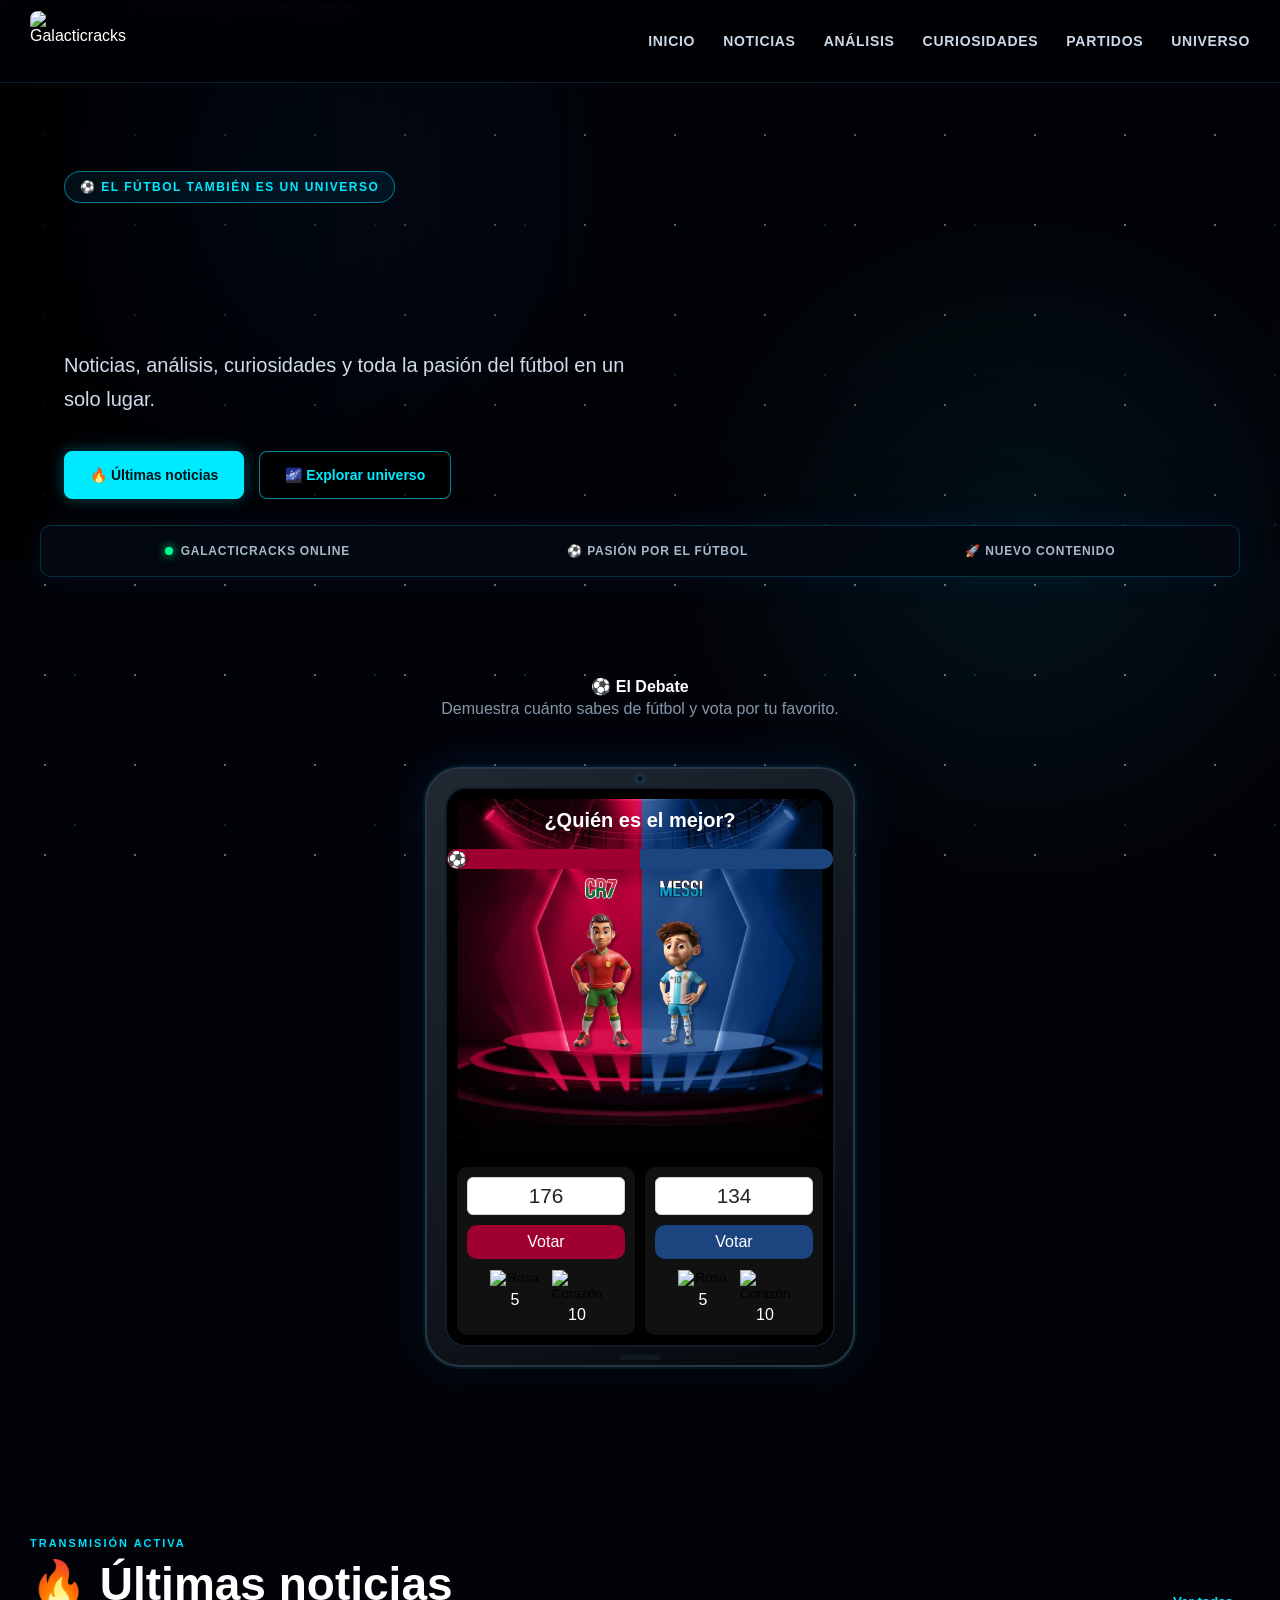
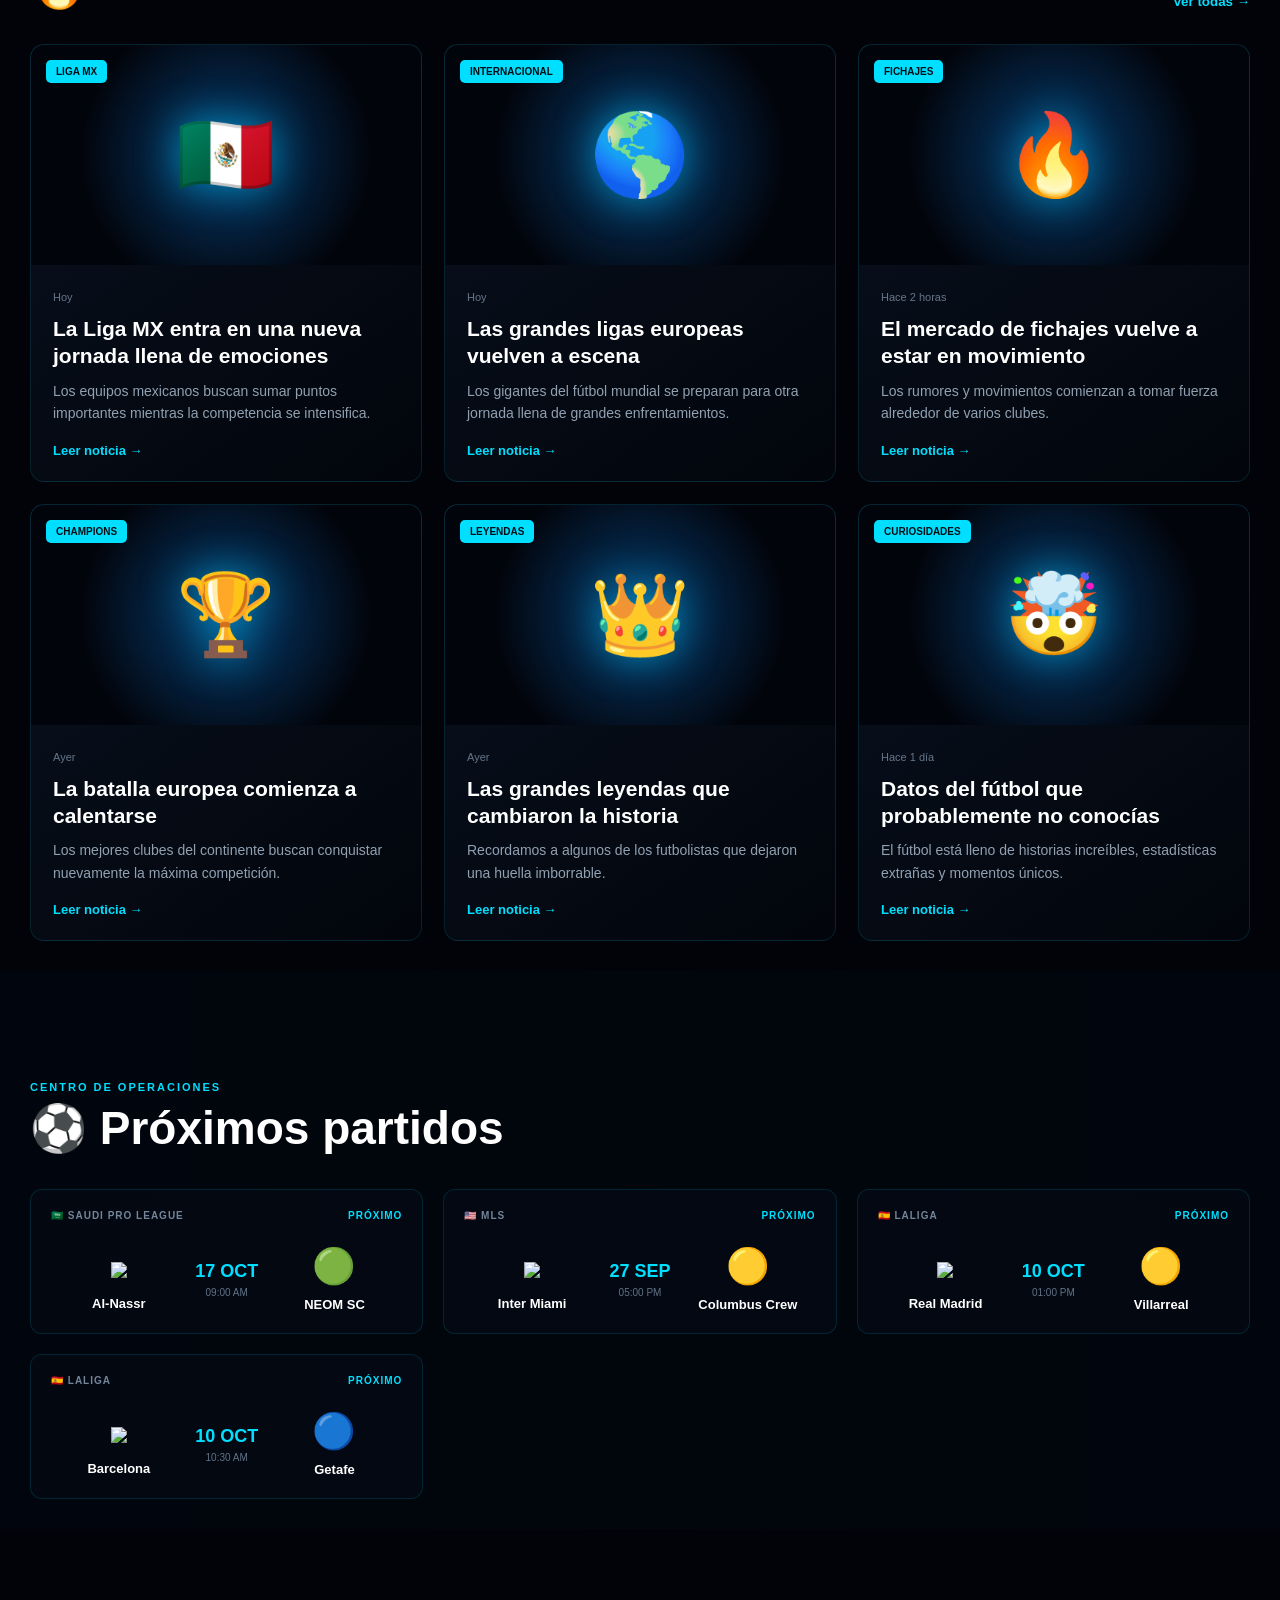
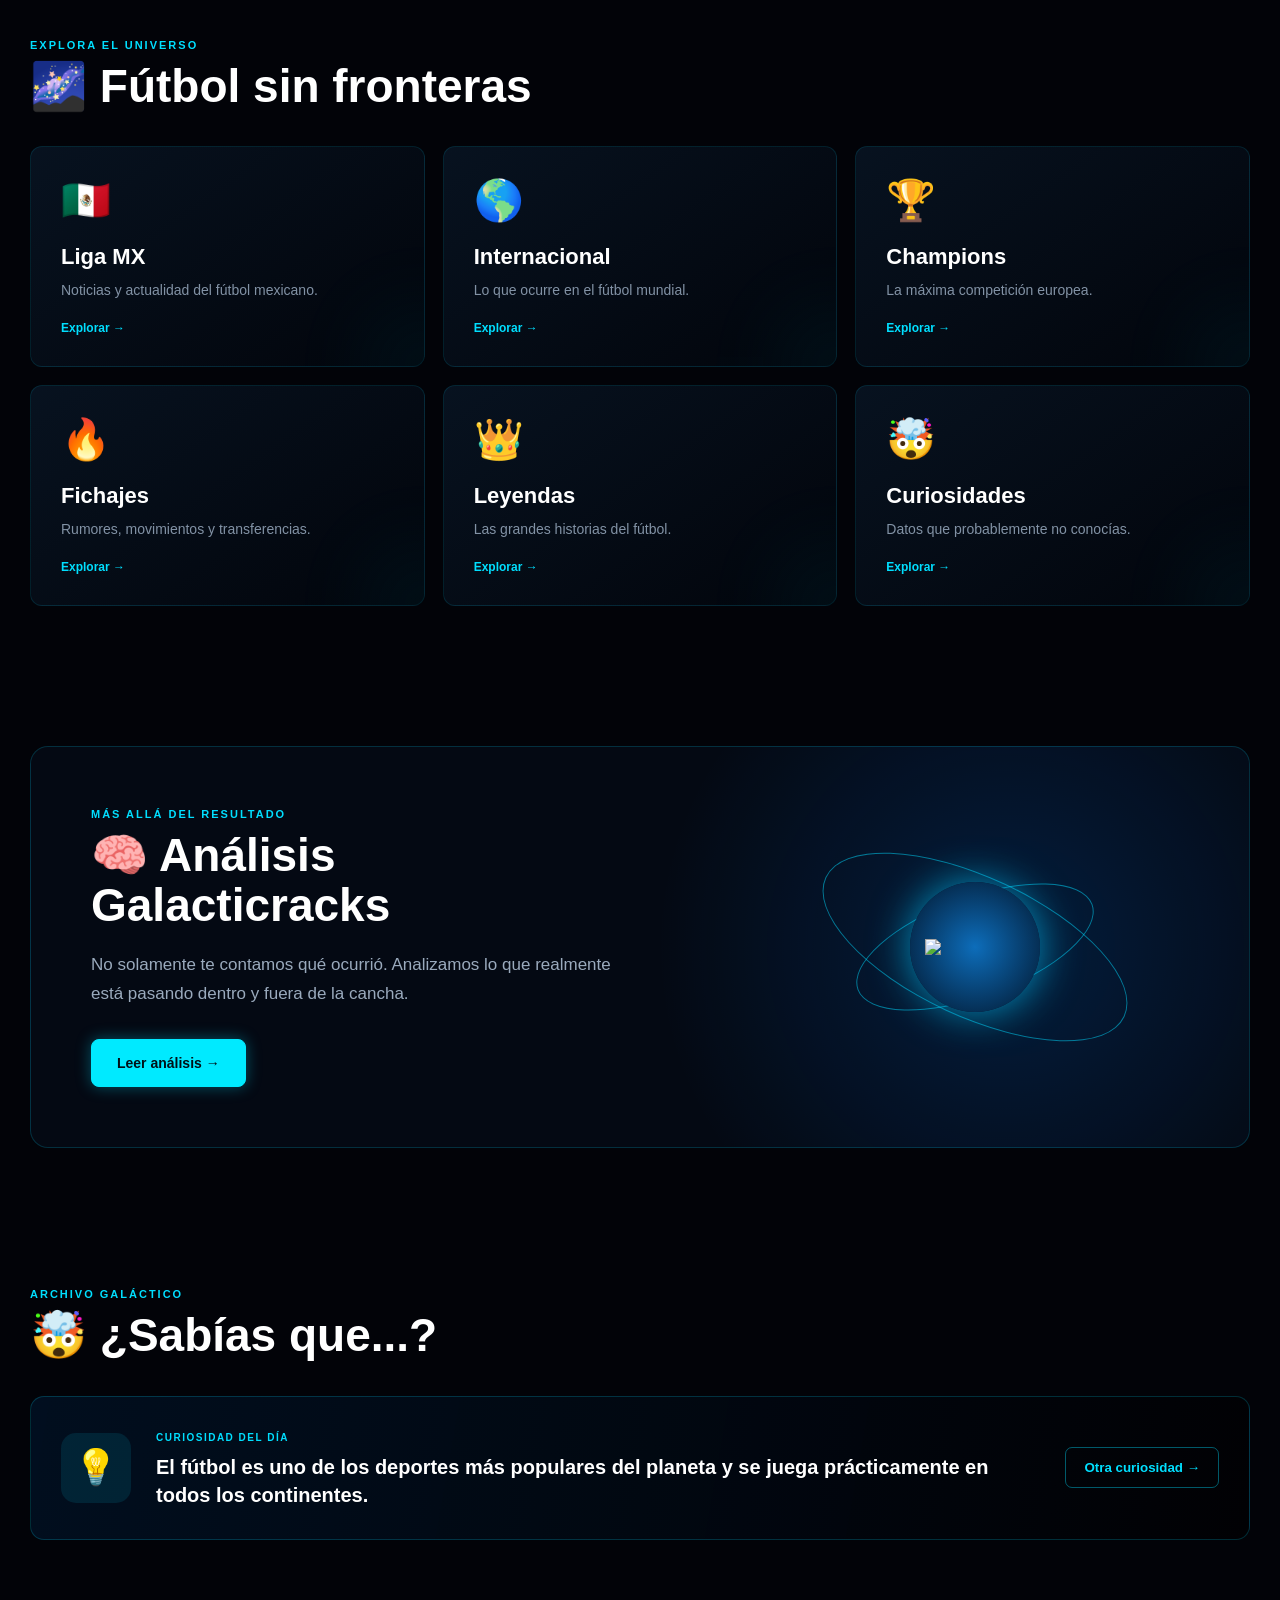
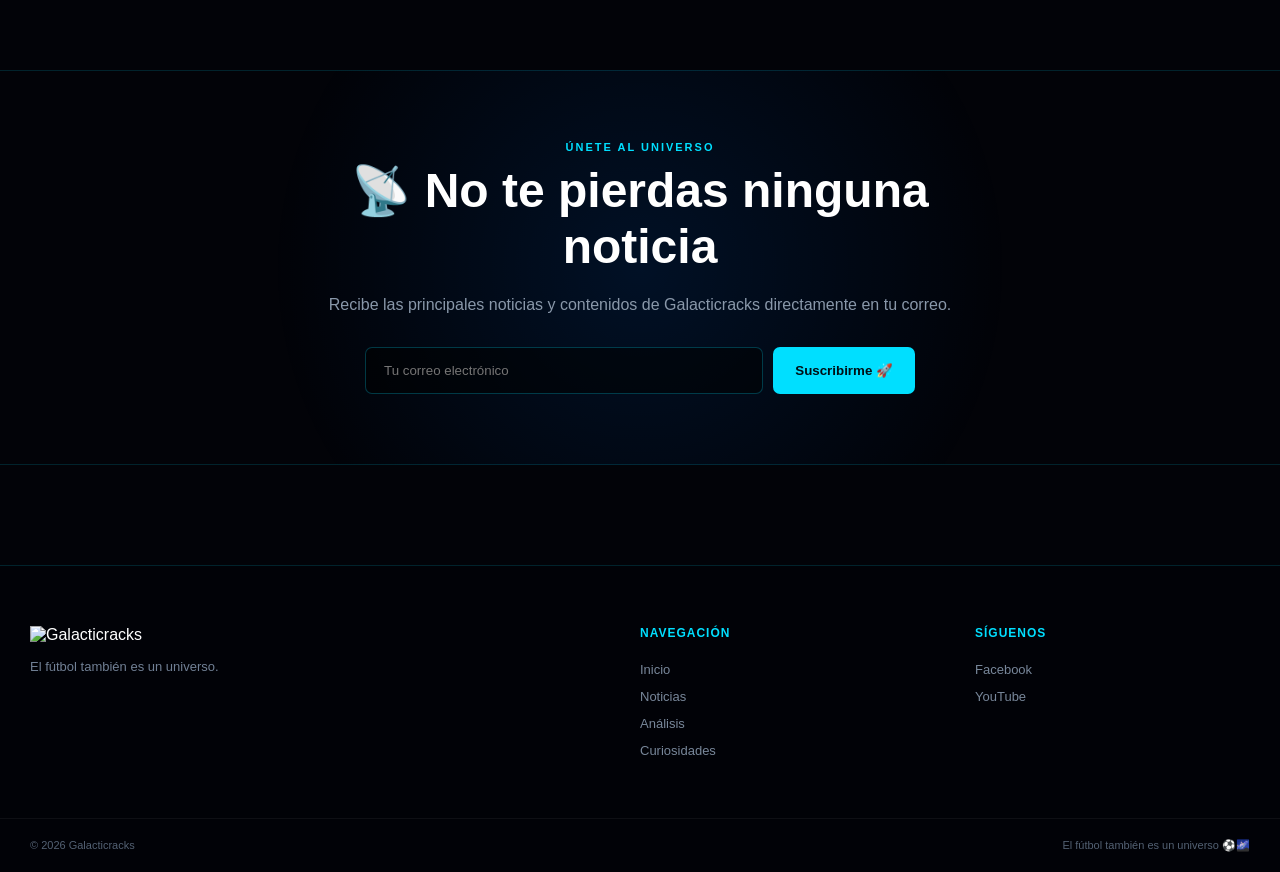
==== index.html @ d97ca102 "Add files via upload" ====
<!DOCTYPE html>
<html lang="es">
<head>
    <meta charset="UTF-8">

    <meta name="viewport" content="width=device-width, initial-scale=1.0">
    <link rel="icon" type="image/png" href="img/logo.png">

    <title>Galacticracks | El fútbol también es un universo</title>

    <meta
        name="description"
        content="Galacticracks - Noticias, análisis, curiosidades y pasión por el fútbol."
    >

    <link rel="stylesheet" href="styles.css">
</head>

<body>

    <!-- ==========================================
         FONDO ESPACIAL
    =========================================== -->

    <div class="space-bg"></div>
    <div class="stars stars-1"></div>
    <div class="stars stars-2"></div>


    <!-- ==========================================
         HEADER
    =========================================== -->

    <header class="header">

        <div class="header-container">

            <a href="#" class="brand" onclick="scrollToSection('inicio')">

                <img
                    src="img/logo.png"
                    alt="Galacticracks"
                    class="logo"
                >

            </a>


            <!-- MENU DESKTOP -->

            <nav class="desktop-menu">

                <a href="#inicio">Inicio</a>

                <a href="#noticias">Noticias</a>

                <a href="#analisis">Análisis</a>

                <a href="#curiosidades">Curiosidades</a>

                <a href="#partidos">Partidos</a>

                <a href="#categorias">Universo</a>

            </nav>


            <!-- BOTON MENU MOVIL -->

            <button
                class="menu-button"
                id="menuButton"
                onclick="toggleMenu()"
            >
                ☰
            </button>

        </div>


        <!-- MENU MOVIL -->

        <nav class="mobile-menu" id="mobileMenu">

            <a href="#inicio" onclick="closeMenu()">Inicio</a>

            <a href="#noticias" onclick="closeMenu()">Noticias</a>

            <a href="#analisis" onclick="closeMenu()">Análisis</a>

            <a href="#curiosidades" onclick="closeMenu()">Curiosidades</a>

            <a href="#partidos" onclick="closeMenu()">Partidos</a>

            <a href="#categorias" onclick="closeMenu()">Universo</a>

        </nav>

    </header>



    <!-- ==========================================
         HERO
    =========================================== -->

    <main>

        <section class="hero" id="inicio">

            <div class="hero-image">

                <img
                    src="img/banner1.png"
                    alt="Galacticracks - El fútbol también es un universo"
                >

            </div>


            <div class="hero-content">

                <div class="hero-badge">

                    ⚽ EL FÚTBOL TAMBIÉN ES UN UNIVERSO

                </div>


                <h1>
<br>
                  <!---  GALACTI<span>CRACKS</span> -->

                </h1>


                <p>

                    Noticias, análisis, curiosidades y toda la pasión
                    del fútbol en un solo lugar.

                </p>


                <div class="hero-buttons">

                    <button
                        class="btn-primary"
                        onclick="scrollToSection('noticias')"
                    >
                        🔥 Últimas noticias
                    </button>


                    <button
                        class="btn-secondary"
                        onclick="scrollToSection('categorias')"
                    >
                        🌌 Explorar universo
                    </button>

                </div>

            </div>

        </section>



        <!-- ==========================================
             BARRA DE ESTADO
        =========================================== -->

     <section class="status-bar"> 
 
    <div class="status-item"> 
 
        <span class="status-dot"></span> 
 
        <span>GALACTICRACKS ONLINE</span> 
 
    </div> 
 
 
    <div class="status-item"> 
 
        ⚽ PASIÓN POR EL FÚTBOL 
 
    </div> 
 
 
    <div class="status-item"> 
 
        🚀 NUEVO CONTENIDO 
 
    </div> 
 
</section>


<!-- ==========================================
     QUINIELA GALACTICRACKS
========================================== -->

<section class="quiniela-section">

    <div class="quiniela-header">

        <!--<span class="section-kicker">
            🔮 GALACTICRACKS PREDICE
        </span>-->

        <h4>
            ⚽ El Debate
        </h4>

        <p>
            Demuestra cuánto sabes de fútbol y vota por tu favorito.
        </p>

    </div>


    <div class="tablet-container">

        <div class="tablet-frame">

            <!-- Cámara de la tablet -->

            <div class="tablet-camera"></div>


            <!-- Contenido de la quiniela -->

            <div class="tablet-screen">

                <iframe
                    src="TheBest-tiktok.html"
                    title="Quiniela Galacticracks"
                    loading="lazy"
                ></iframe>

            </div>


            <!-- Botón inferior de la tablet -->

            <div class="tablet-button"></div>

        </div>

    </div>

</section>



        <!-- ==========================================
             NOTICIAS
        =========================================== -->

        <section class="section" id="noticias">

            <div class="section-header">

                <div>

                    <span class="section-kicker">
                        TRANSMISIÓN ACTIVA
                    </span>

                    <h2>
                        🔥 Últimas noticias
                    </h2>

                </div>


                <button
                    class="view-all"
                    onclick="showMessage('Próximamente podrás ver todas las noticias.')"
                >
                    Ver todas →
                </button>

            </div>


            <div class="news-grid" id="newsGrid">

                <!-- JS INSERTARÁ LAS NOTICIAS -->

            </div>

        </section>



        <!-- ==========================================
             PARTIDOS
        =========================================== -->

        <!-- ==========================================
     PARTIDOS
========================================== -->

<section class="section matches-section" id="partidos">

    <div class="section-header">

        <div>

            <span class="section-kicker">
                CENTRO DE OPERACIONES
            </span>

            <h2>
                ⚽ Próximos partidos
            </h2>

        </div>

    </div>


    <div class="matches-container">


        <!-- ==========================================
             AL-NASSR
        =========================================== -->

        <div class="match-card">

            <div class="match-league">

                🇸🇦 SAUDI PRO LEAGUE

                <span>PRÓXIMO</span>

            </div>


            <div class="teams">

                <div class="team">

                    <div class="team-logo">
                        <img src="img/aln.png">
                    </div>

                    <strong>
                        Al-Nassr
                    </strong>

                </div>


                <div class="score">

                    <span>
                        17 OCT
                    </span>

                    <small>
                        09:00 AM
                    </small>

                </div>


                <div class="team">

                    <div class="team-logo">
                        🟢
                    </div>

                    <strong>
                        NEOM SC
                    </strong>

                </div>

            </div>

        </div>



        <!-- ==========================================
             INTER MIAMI
        =========================================== -->

        <div class="match-card">

            <div class="match-league">

                🇺🇸 MLS

                <span>PRÓXIMO</span>

            </div>


            <div class="teams">

                <div class="team">

                    <div class="team-logo">
                         <img src="img/miami.png">
                    </div>

                    <strong>
                        Inter Miami
                    </strong>

                </div>


                <div class="score">

                    <span>
                        27 SEP
                    </span>

                    <small>
                        05:00 PM
                    </small>

                </div>


                <div class="team">

                    <div class="team-logo">
                        🟡
                    </div>

                    <strong>
                        Columbus Crew
                    </strong>

                </div>

            </div>

        </div>



        <!-- ==========================================
             REAL MADRID
        =========================================== -->

        <div class="match-card">

            <div class="match-league">

                🇪🇸 LALIGA

                <span>PRÓXIMO</span>

            </div>


            <div class="teams">

                <div class="team">

                    <div class="team-logo">
                         <img src="img/real.png">
                    </div>

                    <strong>
                        Real Madrid
                    </strong>

                </div>


                <div class="score">

                    <span>
                        10 OCT
                    </span>

                    <small>
                        01:00 PM
                    </small>

                </div>


                <div class="team">

                    <div class="team-logo">
                        🟡
                    </div>

                    <strong>
                        Villarreal
                    </strong>

                </div>

            </div>

        </div>



        <!-- ==========================================
             BARCELONA
        =========================================== -->

        <div class="match-card">

            <div class="match-league">

                🇪🇸 LALIGA

                <span>PRÓXIMO</span>

            </div>


            <div class="teams">

                <div class="team">

                    <div class="team-logo">
                         <img src="img/barcelona.png">
                    </div>

                    <strong>
                        Barcelona
                    </strong>

                </div>


                <div class="score">

                    <span>
                        10 OCT
                    </span>

                    <small>
                        10:30 AM
                    </small>

                </div>


                <div class="team">

                    <div class="team-logo">
                        🔵
                    </div>

                    <strong>
                        Getafe
                    </strong>

                </div>

            </div>

        </div>


    </div>

</section>



        <!-- ==========================================
             CATEGORIAS
        =========================================== -->

        <section class="section" id="categorias">

            <div class="section-header">

                <div>

                    <span class="section-kicker">
                        EXPLORA EL UNIVERSO
                    </span>

                    <h2>
                        🌌 Fútbol sin fronteras
                    </h2>

                </div>

            </div>


            <div class="categories-grid">


                <div
                    class="category-card"
                   
                >

                    <div class="category-icon">
                        🇲🇽
                    </div>

                    <h3>
                        Liga MX
                    </h3>

                    <p>
                        Noticias y actualidad del fútbol mexicano.
                    </p>

                    <span>
                      <a href="https://search.brave.com/search?q=liga+mx&rh_type=sp&view=games&comp_id=262" target="_blank">  Explorar → </a>
                    </span>

                </div>



                <div
                    class="category-card"
                  
                >

                    <div class="category-icon">
                        🌎
                    </div>

                    <h3>
                        Internacional
                    </h3>

                    <p>
                        Lo que ocurre en el fútbol mundial.
                    </p>

                    <span>
                      <a href="https://www.google.com/search?sca_esv=aa119c56b11d8b81&sxsrf=APpeQns9fGjy6JTyk_8dKZ1tljl30dTPXg:1789889498460&q=futbol+internacional&si=APenkKmS_FT--9TCiIFLBInL7DDRo2I2ju1N9_W9OW4zowOlgzuGDgXuJiIQOpWe0SUJpasf9lKipYvs-H2cI30TRYvRWJvdrjdT23c8yYyv_N1SOQ2VeMfnQKp5jUzeIEIyd0Ce-f9H" target="_blank">  Explorar → </a>
                    </span>

                
                </div>



                <div
                    class="category-card"
              
                >

                    <div class="category-icon">
                        🏆
                    </div>

                    <h3>
                        Champions
                    </h3>

                    <p>
                        La máxima competición europea.
                    </p>

                    <span>
                      <a href="https://search.brave.com/search?q=champions&rh_type=sp&view=games&comp_id=2" target="_blank">  Explorar → </a>
                    </span>

                </div>



                <div
                    class="category-card"
                    onclick="filterCategory('Fichajes')"
                >

                    <div class="category-icon">
                        🔥
                    </div>

                    <h3>
                        Fichajes
                    </h3>

                    <p>
                        Rumores, movimientos y transferencias.
                    </p>

                    <span>
                      <a href="https://www.marca.com/futbol/mercado-fichajes.html" target="_blank">  Explorar → </a>
                    </span>

                    

                </div>



                <div
                    class="category-card"
                    onclick="filterCategory('Leyendas')"
                >

                    <div class="category-icon">
                        👑
                    </div>

                    <h3>
                        Leyendas
                    </h3>

                    <p>
                        Las grandes historias del fútbol.
                    </p>

                    <span>
                        Explorar →
                    </span>

                </div>



                <div
                    class="category-card"
                    onclick="filterCategory('Curiosidades')"
                >

                    <div class="category-icon">
                        🤯
                    </div>

                    <h3>
                        Curiosidades
                    </h3>

                    <p>
                        Datos que probablemente no conocías.
                    </p>

                    <span>
                        Explorar →
                    </span>

                </div>


            </div>

        </section>



        <!-- ==========================================
             ANALISIS
        =========================================== -->

        <section class="section analysis-section" id="analisis">

            <div class="analysis-box">

                <div class="analysis-content">

                    <span class="section-kicker">
                        MÁS ALLÁ DEL RESULTADO
                    </span>

                    <h2>
                        🧠 Análisis Galacticracks
                    </h2>

                    <p>
                        No solamente te contamos qué ocurrió.
                        Analizamos lo que realmente está pasando
                        dentro y fuera de la cancha.
                    </p>


                    <button
                        class="btn-primary"
                        onclick="showMessage('La sección de análisis estará disponible próximamente.')"
                    >
                        Leer análisis →
                    </button>

                </div>


                <div class="analysis-visual">

                    <div class="orbit orbit-1"></div>

                    <div class="orbit orbit-2"></div>

                    <div class="football-core">

                        
                        <img src="img/logo.png" width="100">

                    </div>

                </div>

            </div>

        </section>



        <!-- ==========================================
             CURIOSIDADES
        =========================================== -->

        <section class="section" id="curiosidades">

            <div class="section-header">

                <div>

                    <span class="section-kicker">
                        ARCHIVO GALÁCTICO
                    </span>

                    <h2>
                        🤯 ¿Sabías que...?
                    </h2>

                </div>

            </div>


            <div class="fact-card" id="factCard">

                <div class="fact-icon">
                    💡
                </div>


                <div>

                    <span>
                        CURIOSIDAD DEL DÍA
                    </span>

                    <h3 id="factText">

                        Cargando curiosidad...

                    </h3>

                </div>


                <button
                    class="fact-button"
                    onclick="nextFact()"
                >
                    Otra curiosidad →
                </button>

            </div>

        </section>



        <!-- ==========================================
             NEWSLETTER
        =========================================== -->

        <section class="newsletter">

            <div class="newsletter-content">

                <span class="section-kicker">
                    ÚNETE AL UNIVERSO
                </span>

                <h2>
                    📡 No te pierdas ninguna noticia
                </h2>

                <p>
                    Recibe las principales noticias y contenidos
                    de Galacticracks directamente en tu correo.
                </p>


                <form
                    class="newsletter-form"
                    onsubmit="subscribe(event)"
                >

                    <input
                        type="email"
                        id="email"
                        placeholder="Tu correo electrónico"
                        required
                    >

                    <button type="submit">
                        Suscribirme 🚀
                    </button>

                </form>

            </div>

        </section>

    </main>



    <!-- ==========================================
         FOOTER
    =========================================== -->

    <footer class="footer">

        <div class="footer-container">


            <div class="footer-brand">

                <img
                    src="img/logo.png"
                    alt="Galacticracks"
                >

                <p>
                    El fútbol también es un universo.
                </p>

            </div>


            <div class="footer-column">

                <h4>
                    Navegación
                </h4>

                <a href="#inicio">
                    Inicio
                </a>

                <a href="#noticias">
                    Noticias
                </a>

                <a href="#analisis">
                    Análisis
                </a>

                <a href="#curiosidades">
                    Curiosidades
                </a>

            </div>


            <div class="footer-column">

                <h4>
                    Síguenos
                </h4>

                <a
                    href="https://www.facebook.com/galacticracks"
                    target="_blank"
                    rel="noopener noreferrer"
                >

                    Facebook
                </a>

                <!--<a href="#" onclick="showMessage('Aquí irá tu Instagram.')">
                    Instagram
                </a>

                <a href="#" onclick="showMessage('Aquí irá tu TikTok.')">
                    TikTok
                </a>-->

                <a
                    href="https://www.youtube.com/@Galacticracks"
                    target="_blank"
                    rel="noopener noreferrer"
                >
                    YouTube
                </a>

            </div>


        </div>


        <div class="footer-bottom">

            <span>
                © 2026 Galacticracks
            </span>

            <span>
                El fútbol también es un universo ⚽🌌
            </span>

        </div>

    </footer>



    <!-- TOAST -->

    <div
        class="toast"
        id="toast"
    >
        Mensaje
    </div>



    <script src="app.js"></script>

</body>
</html>
---- styles.css ----
/* ==========================================
   GALACTICRACKS
   ESTILO GENERAL
========================================== */

* {
    margin: 0;
    padding: 0;
    box-sizing: border-box;
}

html {
    scroll-behavior: smooth;
}

body {
    font-family: Arial, Helvetica, sans-serif;
    background: #020308;
    color: #ffffff;
    overflow-x: hidden;
}

button,
input {
    font-family: inherit;
}

button {
    cursor: pointer;
}

a {
    color: inherit;
    text-decoration: none;
}


/* ==========================================
   FONDO
========================================== */

.space-bg {
    position: fixed;
    inset: 0;
    z-index: -5;

    background:
        radial-gradient(
            circle at 20% 20%,
            rgba(0, 110, 255, 0.13),
            transparent 30%
        ),

        radial-gradient(
            circle at 80% 60%,
            rgba(0, 220, 255, 0.08),
            transparent 30%
        ),

        #020308;
}


.stars {
    position: fixed;
    inset: 0;
    pointer-events: none;
    z-index: -4;
    opacity: 0.4;
}


.stars-1 {
    background-image:
        radial-gradient(circle, #ffffff 1px, transparent 1px);

    background-size: 90px 90px;
}


.stars-2 {
    background-image:
        radial-gradient(circle, #00d9ff 1px, transparent 1px);

    background-size: 150px 150px;

    opacity: 0.2;
}


/* ==========================================
   HEADER
========================================== */

.header {
    position: fixed;
    top: 0;
    left: 0;
    width: 100%;

    z-index: 1000;

    background: rgba(0, 0, 5, 0.88);

    backdrop-filter: blur(15px);

    border-bottom: 1px solid rgba(0, 190, 255, 0.18);
}


.header-container {
    max-width: 1400px;
    height: 82px;

    margin: auto;
    padding: 0 30px;

    display: flex;
    align-items: center;
    justify-content: space-between;
}


.brand {
    display: flex;
    align-items: center;
}


.logo {
    width: 105px;
    height: 60px;

    object-fit: contain;

    mix-blend-mode: screen;

    border-radius: 8px;
}


.desktop-menu {
    display: flex;
    gap: 28px;
    align-items: center;
}


.desktop-menu a {
    color: #cbd8e8;

    font-size: 14px;
    font-weight: 700;

    text-transform: uppercase;

    letter-spacing: 0.7px;

    transition: 0.3s;
}


.desktop-menu a:hover {
    color: #00eaff;

    text-shadow:
        0 0 10px rgba(0, 220, 255, 0.8);
}


.menu-button {
    display: none;

    border: none;
    background: transparent;

    color: #00eaff;

    font-size: 28px;
}


/* ==========================================
   MENU MOVIL
========================================== */

.mobile-menu {
    display: none;

    flex-direction: column;

    background: rgba(0, 0, 8, 0.98);

    border-top: 1px solid rgba(0, 220, 255, 0.2);
}


.mobile-menu a {
    padding: 18px 30px;

    color: white;

    border-bottom: 1px solid rgba(255,255,255,0.06);
}


.mobile-menu.active {
    display: flex;
}


/* ==========================================
   HERO
========================================== */

.hero {
    position: relative;

    min-height: 560px;

    display: flex;
    align-items: center;
    justify-content: center;

    overflow: hidden;

    padding-top: 50px;
}


.hero-image {
    position: absolute;
    inset: 0;

    z-index: 0;
}


.hero-image::after {
    content: "";

    position: absolute;
    inset: 0;

    background:
        linear-gradient(
            90deg,
            rgba(0,0,0,0.92) 0%,
            rgba(0, 0, 0, 0.192) 45%,
            rgba(0, 0, 0, 0) 100%
        ),

        linear-gradient(
            0deg,
            #0203081f 0%,
            transparent 35%
        );
}


.hero-image img {
    width: 100%;
    height: 100%;


   /* object-fit: cover; */
}


.hero-content {
    position: relative;

    z-index: 2;

    width: 1400px;
    max-width: 90%;

    padding-top: 60px;
}


.hero-badge {
    display: inline-block;

    margin-bottom: 22px;

    padding: 8px 15px;

    border: 1px solid rgba(0, 220, 255, 0.5);

    border-radius: 30px;

    background: rgba(0, 180, 255, 0.08);

    color: #00eaff;

    font-size: 12px;
    font-weight: 800;

    letter-spacing: 1.5px;
}


.hero h1 {
    font-size: clamp(55px, 8vw, 105px);

    line-height: 0.95;

    font-weight: 900;

    letter-spacing: -5px;

    color: white;

    text-shadow:
        0 0 10px rgba(255,255,255,0.5),
        0 0 30px rgba(0,140,255,0.5);
}


.hero h1 span {
    color: #00dfff;

    text-shadow:
        0 0 10px #00dfff,
        0 0 30px rgba(0,180,255,0.8);
}


.hero p {
    max-width: 600px;

    margin-top: 25px;

    font-size: 20px;

    line-height: 1.7;

    color: #d0dceb;
}


.hero-buttons {
    display: flex;

    gap: 15px;

    margin-top: 35px;

    flex-wrap: wrap;
}


/* ==========================================
   BOTONES
========================================== */

.btn-primary,
.btn-secondary {
    padding: 15px 25px;

    border-radius: 8px;

    font-weight: 800;

    font-size: 14px;

    transition: 0.3s;
}


.btn-primary {
    border: 1px solid #00eaff;

    color: #001016;

    background: #00eaff;

    box-shadow:
        0 0 15px rgba(0,220,255,0.35);
}


.btn-primary:hover {
    transform: translateY(-3px);

    box-shadow:
        0 0 30px rgba(0,220,255,0.7);
}


.btn-secondary {
    border: 1px solid rgba(0,220,255,0.6);

    color: #00eaff;

    background: rgba(0,0,0,0.5);
}


.btn-secondary:hover {
    background: rgba(0,220,255,0.1);

    transform: translateY(-3px);
}


/* ==========================================
   STATUS BAR
========================================== */

.status-bar {
    max-width: 1200px;

    margin: -35px auto 0;

    position: relative;

    z-index: 5;

    padding: 18px 25px;

    display: flex;

    justify-content: space-around;

    gap: 20px;

    flex-wrap: wrap;

    border: 1px solid rgba(0,220,255,0.2);

    border-radius: 10px;

    background: rgba(3,8,18,0.9);

    backdrop-filter: blur(12px);

    box-shadow:
        0 0 30px rgba(0,100,255,0.1);
}


.status-item {
    display: flex;
    align-items: center;
    gap: 8px;

    color: #a8b9ca;

    font-size: 12px;
    font-weight: 700;

    letter-spacing: 0.8px;
}


.status-dot {
    width: 8px;
    height: 8px;

    border-radius: 50%;

    background: #00ff91;

    box-shadow:
        0 0 10px #00ff91;
}


/* ==========================================
   SECCIONES
========================================== */

.section {
    max-width: 1400px;

    margin: auto;

    padding: 110px 30px 30px;
}


.section-header {
    display: flex;

    justify-content: space-between;

    align-items: end;

    gap: 20px;

    margin-bottom: 35px;
}


.section-kicker {
    display: block;

    margin-bottom: 10px;

    color: #00dfff;

    font-size: 11px;

    font-weight: 900;

    letter-spacing: 2px;
}


.section h2 {
    font-size: clamp(30px, 4vw, 46px);

    line-height: 1.1;
}


.view-all {
    border: none;

    background: transparent;

    color: #00dfff;

    font-weight: 800;
}


/* ==========================================
   NOTICIAS
========================================== */

.news-grid {
    display: grid;

    grid-template-columns:
        repeat(3, 1fr);

    gap: 22px;
}


.news-card {
    overflow: hidden;

    border: 1px solid rgba(0,220,255,0.13);

    border-radius: 14px;

    background:
        linear-gradient(
            145deg,
            rgba(10,20,35,0.9),
            rgba(2,5,12,0.95)
        );

    transition: 0.35s;
}


.news-card:hover {
    transform: translateY(-8px);

    border-color: rgba(0,220,255,0.55);

    box-shadow:
        0 15px 40px rgba(0,100,255,0.18);
}


.news-image {
    height: 220px;

    position: relative;

    display: flex;

    align-items: center;

    justify-content: center;

    overflow: hidden;

    background:
        radial-gradient(
            circle,
            #063d70,
            #02040b 65%
        );
}


.news-image span {
    font-size: 80px;

    filter:
        drop-shadow(0 0 20px rgba(0,200,255,0.6));
}


.news-category {
    position: absolute;

    top: 15px;
    left: 15px;

    padding: 6px 10px;

    border-radius: 5px;

    background: #00dfff;

    color: #001016;

    font-size: 10px;

    font-weight: 900;
}


.news-body {
    padding: 22px;
}


.news-date {
    color: #657589;

    font-size: 11px;
}


.news-body h3 {
    margin: 10px 0;

    font-size: 21px;

    line-height: 1.3;
}


.news-body p {
    color: #91a1b2;

    font-size: 14px;

    line-height: 1.6;
}


.read-more {
    display: inline-block;

    margin-top: 18px;

    color: #00dfff;

    font-size: 13px;

    font-weight: 800;
}


/* ==========================================
   PARTIDOS
========================================== */

.matches-section {
    max-width: 100%;

    padding-left: max(30px, calc((100vw - 1340px) / 2));

    padding-right: max(30px, calc((100vw - 1340px) / 2));

    background:
        linear-gradient(
            90deg,
            rgba(0,90,180,0.04),
            rgba(0,220,255,0.02),
            rgba(0,90,180,0.04)
        );
}


.matches-container {
    display: grid;

    grid-template-columns:
        repeat(3, 1fr);

    gap: 20px;
}


.match-card {
    padding: 20px;

    border: 1px solid rgba(0,220,255,0.14);

    border-radius: 12px;

    background: rgba(4,10,20,0.75);
}


.match-league {
    display: flex;

    justify-content: space-between;

    color: #73859a;

    font-size: 10px;

    font-weight: 800;

    letter-spacing: 1px;
}


.match-league span {
    color: #00dfff;
}


.teams {
    display: grid;

    grid-template-columns: 1fr 80px 1fr;

    align-items: center;

    text-align: center;

    margin-top: 25px;
}


.team-logo {
    font-size: 35px;

    margin-bottom: 8px;
}


.team strong {
    font-size: 13px;
}


.score span {
    display: block;

    color: #00dfff;

    font-size: 18px;

    font-weight: 900;
}


.score small {
    display: block;

    margin-top: 5px;

    color: #617387;

    font-size: 10px;
}


/* ==========================================
   CATEGORIAS
========================================== */

.categories-grid {
    display: grid;

    grid-template-columns:
        repeat(3, 1fr);

    gap: 18px;
}


.category-card {
    position: relative;

    padding: 30px;

    border: 1px solid rgba(0,220,255,0.12);

    border-radius: 12px;

    background:
        linear-gradient(
            145deg,
            rgba(8,20,35,0.9),
            rgba(2,5,12,0.9)
        );

    cursor: pointer;

    transition: 0.3s;

    overflow: hidden;
}


.category-card::after {
    content: "";

    position: absolute;

    width: 100px;
    height: 100px;

    right: -50px;
    bottom: -50px;

    border-radius: 50%;

    background: #00dfff;

    filter: blur(50px);

    opacity: 0.1;
}


.category-card:hover {
    transform: translateY(-5px);

    border-color: rgba(0,220,255,0.5);
}


.category-icon {
    font-size: 40px;

    margin-bottom: 20px;
}


.category-card h3 {
    font-size: 22px;

    margin-bottom: 10px;
}


.category-card p {
    color: #8292a5;

    font-size: 14px;

    line-height: 1.5;
}


.category-card span {
    display: inline-block;

    margin-top: 20px;

    color: #00dfff;

    font-size: 12px;

    font-weight: 900;
}


/* ==========================================
   ANALISIS
========================================== */

.analysis-box {
    min-height: 400px;

    display: flex;

    align-items: center;

    overflow: hidden;

    border: 1px solid rgba(0,220,255,0.18);

    border-radius: 18px;

    background:
        radial-gradient(
            circle at 80% 50%,
            rgba(0,120,255,0.18),
            transparent 35%
        ),

        #040913;
}


.analysis-content {
    width: 55%;

    padding: 60px;
}


.analysis-content h2 {
    margin-bottom: 20px;
}


.analysis-content p {
    max-width: 550px;

    color: #9aaabd;

    font-size: 17px;

    line-height: 1.7;

    margin-bottom: 30px;
}


.analysis-visual {
    position: relative;

    width: 45%;

    height: 400px;
}


.football-core {
    position: absolute;

    top: 50%;
    left: 50%;

    transform: translate(-50%, -50%);

    width: 130px;
    height: 130px;

    display: flex;

    align-items: center;
    justify-content: center;

    border-radius: 50%;

    background:
        radial-gradient(
            circle,
            #0d6dba,
            #02152b
        );

    font-size: 65px;

    box-shadow:
        0 0 40px rgba(0,200,255,0.7);
}


.orbit {
    position: absolute;

    top: 50%;
    left: 50%;

    transform: translate(-50%, -50%);

    border: 1px solid rgba(0,220,255,0.5);

    border-radius: 50%;
}


.orbit-1 {
    width: 250px;
    height: 100px;

    transform:
        translate(-50%, -50%)
        rotate(-20deg);
}


.orbit-2 {
    width: 330px;
    height: 140px;

    transform:
        translate(-50%, -50%)
        rotate(25deg);
}


/* ==========================================
   CURIOSIDADES
========================================== */

.fact-card {
    position: relative;

    display: flex;

    align-items: center;

    gap: 25px;

    padding: 30px;

    border: 1px solid rgba(0,220,255,0.2);

    border-radius: 14px;

    background:
        linear-gradient(
            100deg,
            rgba(0,100,200,0.12),
            rgba(0,0,0,0.5)
        );
}


.fact-icon {
    width: 70px;
    height: 70px;

    flex-shrink: 0;

    display: flex;

    align-items: center;
    justify-content: center;

    border-radius: 15px;

    background: rgba(0,220,255,0.1);

    font-size: 35px;
}


.fact-card span {
    color: #00dfff;

    font-size: 10px;

    font-weight: 900;

    letter-spacing: 1.5px;
}


.fact-card h3 {
    margin-top: 8px;

    font-size: 20px;

    line-height: 1.4;
}


.fact-button {
    margin-left: auto;

    flex-shrink: 0;

    padding: 12px 18px;

    border: 1px solid rgba(0,220,255,0.4);

    border-radius: 7px;

    background: transparent;

    color: #00dfff;

    font-weight: 800;
}


/* ==========================================
   NEWSLETTER
========================================== */

.newsletter {
    max-width: 1400px;

    margin: 100px auto;

    padding: 70px 30px;

    text-align: center;

    border-top: 1px solid rgba(0,220,255,0.15);

    border-bottom: 1px solid rgba(0,220,255,0.15);

    background:
        radial-gradient(
            circle,
            rgba(0,120,255,0.12),
            transparent 55%
        );
}


.newsletter-content {
    max-width: 700px;

    margin: auto;
}


.newsletter h2 {
    font-size: clamp(30px, 5vw, 48px);

    margin-bottom: 18px;
}


.newsletter p {
    color: #8998aa;

    line-height: 1.6;

    margin-bottom: 30px;
}


.newsletter-form {
    max-width: 550px;

    margin: auto;

    display: flex;

    gap: 10px;
}


.newsletter-form input {
    flex: 1;

    min-width: 0;

    padding: 15px 18px;

    border: 1px solid rgba(0,220,255,0.25);

    border-radius: 7px;

    outline: none;

    background: rgba(0,0,0,0.5);

    color: white;
}


.newsletter-form input:focus {
    border-color: #00dfff;

    box-shadow:
        0 0 15px rgba(0,220,255,0.15);
}


.newsletter-form button {
    padding: 15px 22px;

    border: none;

    border-radius: 7px;

    background: #00dfff;

    color: #001016;

    font-weight: 900;
}


/* ==========================================
   FOOTER
========================================== */

.footer {
    border-top: 1px solid rgba(0,220,255,0.15);

    background: #010207;
}


.footer-container {
    max-width: 1400px;

    margin: auto;

    padding: 60px 30px;

    display: grid;

    grid-template-columns:
        2fr 1fr 1fr;

    gap: 60px;
}


.footer-brand img {
    width: 150px;

    mix-blend-mode: screen;
}


.footer-brand p {
    margin-top: 15px;

    color: #718095;

    font-size: 13px;
}


.footer-column {
    display: flex;

    flex-direction: column;

    gap: 12px;
}


.footer-column h4 {
    margin-bottom: 10px;

    color: #00dfff;

    text-transform: uppercase;

    font-size: 12px;

    letter-spacing: 1px;
}


.footer-column a {
    color: #78879a;

    font-size: 13px;

    transition: 0.3s;
}


.footer-column a:hover {
    color: #00dfff;
}


.footer-bottom {
    max-width: 1400px;

    margin: auto;

    padding: 20px 30px;

    display: flex;

    justify-content: space-between;

    gap: 20px;

    color: #536173;

    font-size: 11px;

    border-top: 1px solid rgba(255,255,255,0.05);
}


/* ==========================================
   TOAST
========================================== */

.toast {
    position: fixed;

    right: 25px;
    bottom: 25px;

    z-index: 9999;

    max-width: 350px;

    padding: 15px 20px;

    border: 1px solid rgba(0,220,255,0.4);

    border-radius: 8px;

    background: rgba(0,8,18,0.95);

    color: white;

    box-shadow:
        0 0 25px rgba(0,180,255,0.2);

    transform: translateY(100px);

    opacity: 0;

    transition: 0.3s;
}


.toast.show {
    transform: translateY(0);

    opacity: 1;
}


/* ==========================================
   RESPONSIVE
========================================== */

@media (max-width: 1000px) {

    .desktop-menu {
        display: none;
    }


    .menu-button {
        display: block;
    }


    .news-grid {
        grid-template-columns:
            repeat(2, 1fr);
    }


    .matches-container {
        grid-template-columns:
            1fr;
    }


    .categories-grid {
        grid-template-columns:
            repeat(2, 1fr);
    }


    .analysis-box {
        flex-direction: column;
    }


    .analysis-content {
        width: 100%;
    }


    .analysis-visual {
        width: 100%;
    }

}


@media (max-width: 650px) {

    .header-container {
        height: 70px;

        padding: 0 18px;
    }


    .logo {
        width: 90px;
        height: 50px;
    }


    .hero {
        min-height: 680px;
    }


    .hero-content {
        max-width: 92%;

        padding-top: 30px;
    }


    .hero h1 {
        letter-spacing: -3px;
    }


    .hero p {
        font-size: 16px;
    }


    .hero-buttons {
        flex-direction: column;
    }


    .hero-buttons button {
        width: 100%;
    }


    .status-bar {
        margin: -20px 15px 0;

        justify-content: flex-start;
    }


    .section {
        padding: 80px 18px 20px;
    }


    .section-header {
        align-items: flex-start;

        flex-direction: column;
    }


    .news-grid {
        grid-template-columns:
            1fr;
    }


    .categories-grid {
        grid-template-columns:
            1fr;
    }


    .analysis-content {
        padding: 35px 25px;
    }


    .fact-card {
        flex-direction: column;

        align-items: flex-start;
    }


    .fact-button {
        margin-left: 0;
    }


    .newsletter {
        margin: 70px 18px;

        padding: 50px 20px;
    }


    .newsletter-form {
        flex-direction: column;
    }


    .newsletter-form button {
        width: 100%;
    }


    .footer-container {
        grid-template-columns:
            1fr;

        gap: 35px;

        padding: 50px 25px;
    }


    .footer-bottom {
        flex-direction: column;

        padding: 20px 25px;
    }

}


/* ==========================================
   QUINIELA
========================================== */

.quiniela-section {

    max-width: 1400px;

    margin: auto;

    padding: 100px 30px 60px;

    text-align: center;

}


.quiniela-header {

    max-width: 700px;

    margin: 0 auto 45px;

}


.quiniela-header h2 {

    font-size: clamp(32px, 5vw, 50px);

    margin-bottom: 15px;

}


.quiniela-header p {

    color: #8797aa;

    font-size: 16px;

    line-height: 1.6;

}


/* ==========================================
   TABLET
========================================== */

.tablet-container {

    display: flex;

    justify-content: center;

    width: 100%;

}


.tablet-frame {

    position: relative;

    width: min(430px, 100%);

    padding: 18px;

    border-radius: 35px;

    background:
        linear-gradient(
            145deg,
            #202832,
            #05080d
        );

    border: 2px solid #273544;

    box-shadow:

        0 0 0 2px rgba(0, 220, 255, 0.08),

        0 25px 70px rgba(0, 0, 0, 0.7),

        0 0 50px rgba(0, 120, 255, 0.18);

}


/* ==========================================
   PANTALLA
========================================== */

.tablet-screen {

    position: relative;

    width: 100%;

    height: 560px;

    overflow: hidden;

    border-radius: 22px;

    background: #000;

    border: 2px solid #111c27;

    box-shadow:
        inset 0 0 30px rgba(0, 0, 0, 0.8);

}


.tablet-screen iframe {

    width: 100%;

    height: 100%;

    border: none;

    display: block;

    background: #020308;

}


/* ==========================================
   CAMARA
========================================== */

.tablet-camera {

    position: absolute;

    top: 6px;

    left: 50%;

    transform: translateX(-50%);

    width: 7px;

    height: 7px;

    border-radius: 50%;

    background: #06111c;

    border: 1px solid #1c3549;

    box-shadow:
        0 0 5px rgba(0, 220, 255, 0.3);

    z-index: 10;

}


/* ==========================================
   BOTON TABLET
========================================== */

.tablet-button {

    position: absolute;

    bottom: 5px;

    left: 50%;

    transform: translateX(-50%);

    width: 42px;

    height: 5px;

    border-radius: 10px;

    background: #101820;

}


/* ==========================================
   RESPONSIVE
========================================== */

@media (max-width: 700px) {

    .quiniela-section {

        padding: 70px 15px 40px;

    }


    .tablet-frame {

        width: 100%;

        padding: 10px;

        border-radius: 25px;

    }


    .tablet-screen {

        height: 450px;

        border-radius: 17px;

    }

}
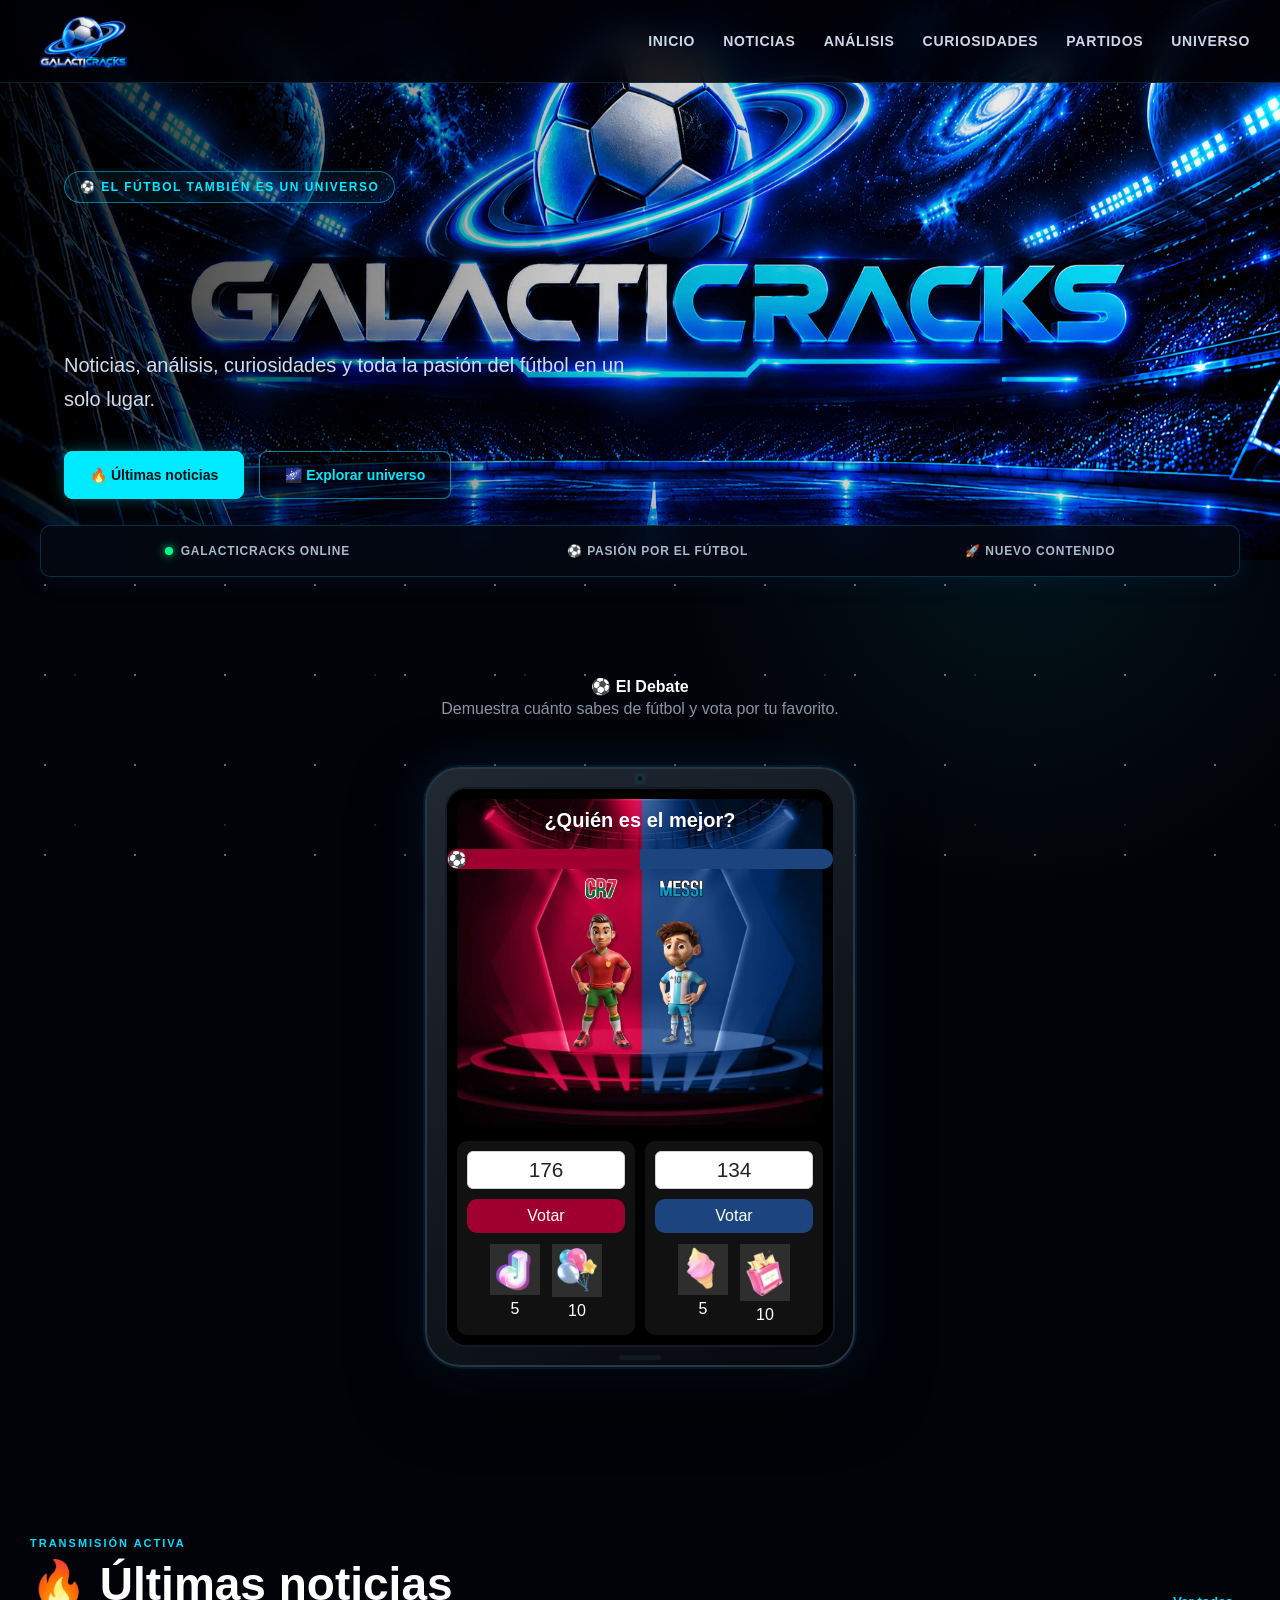
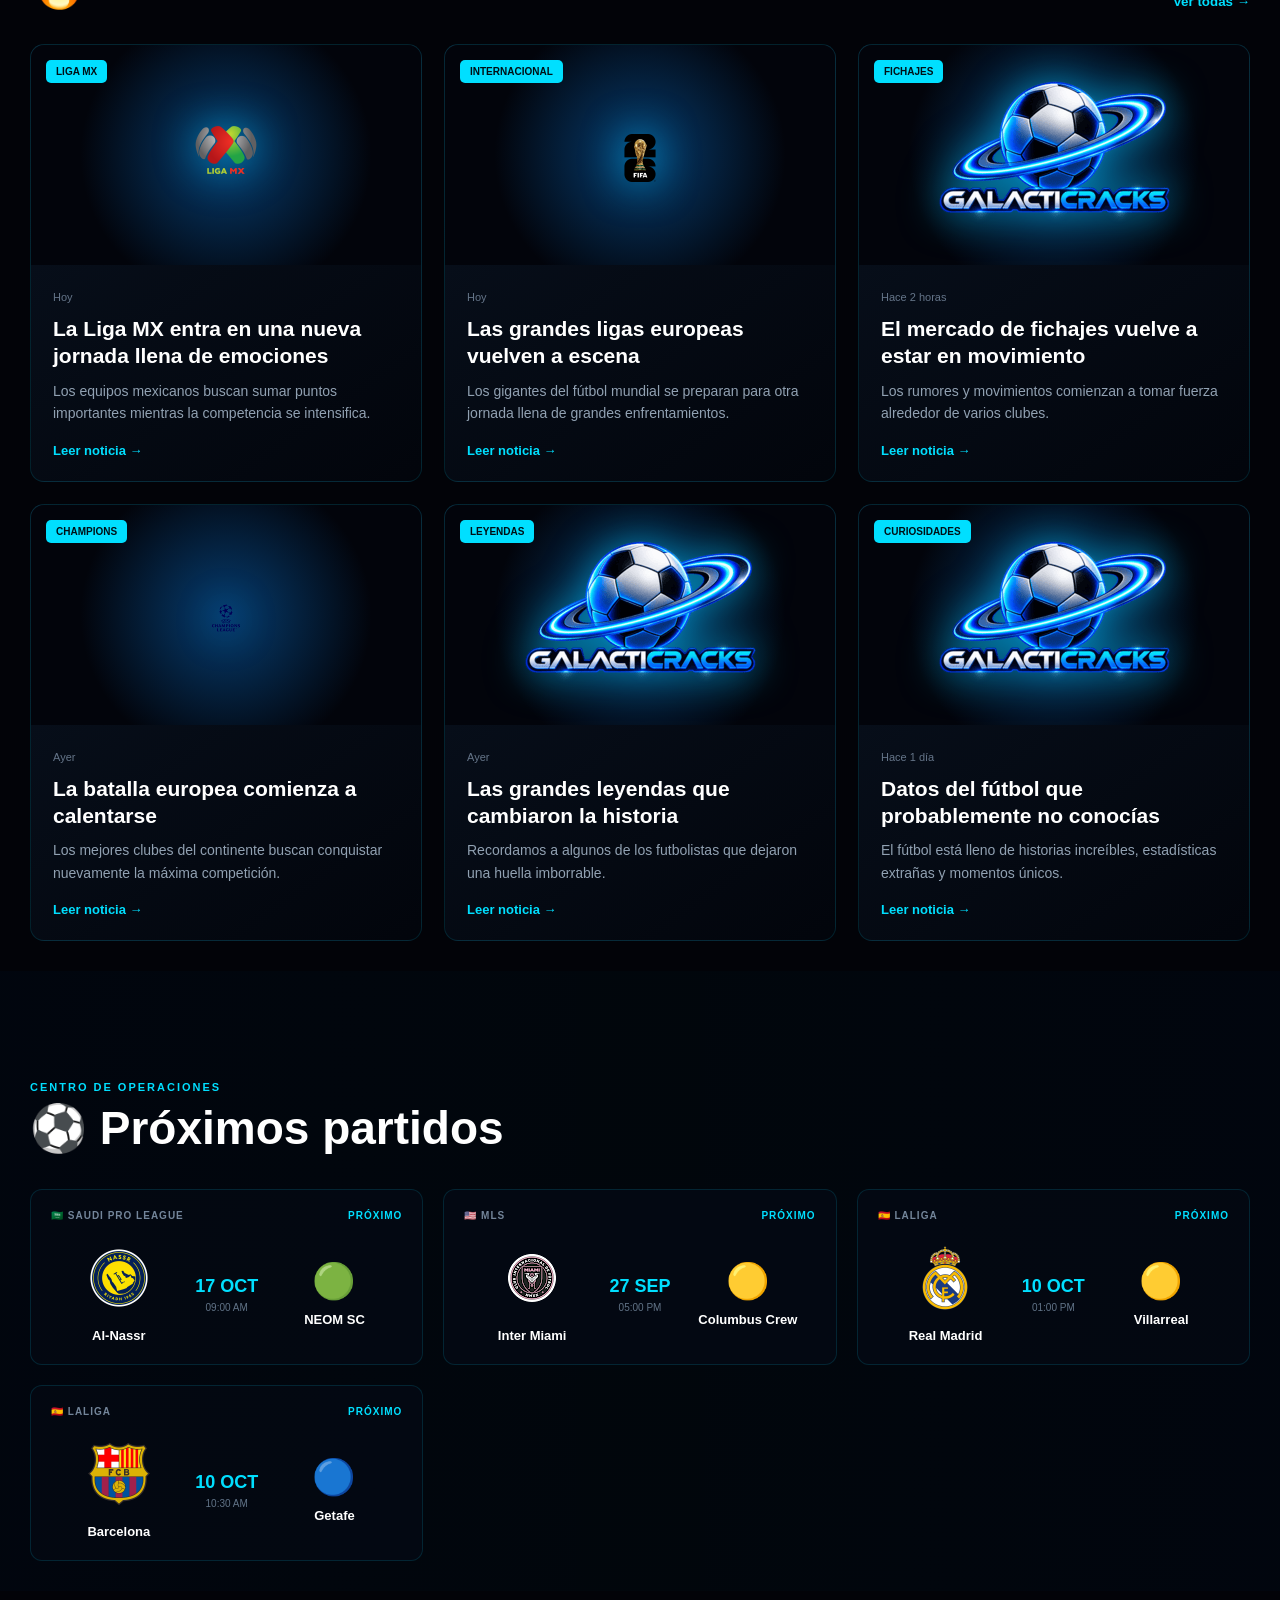
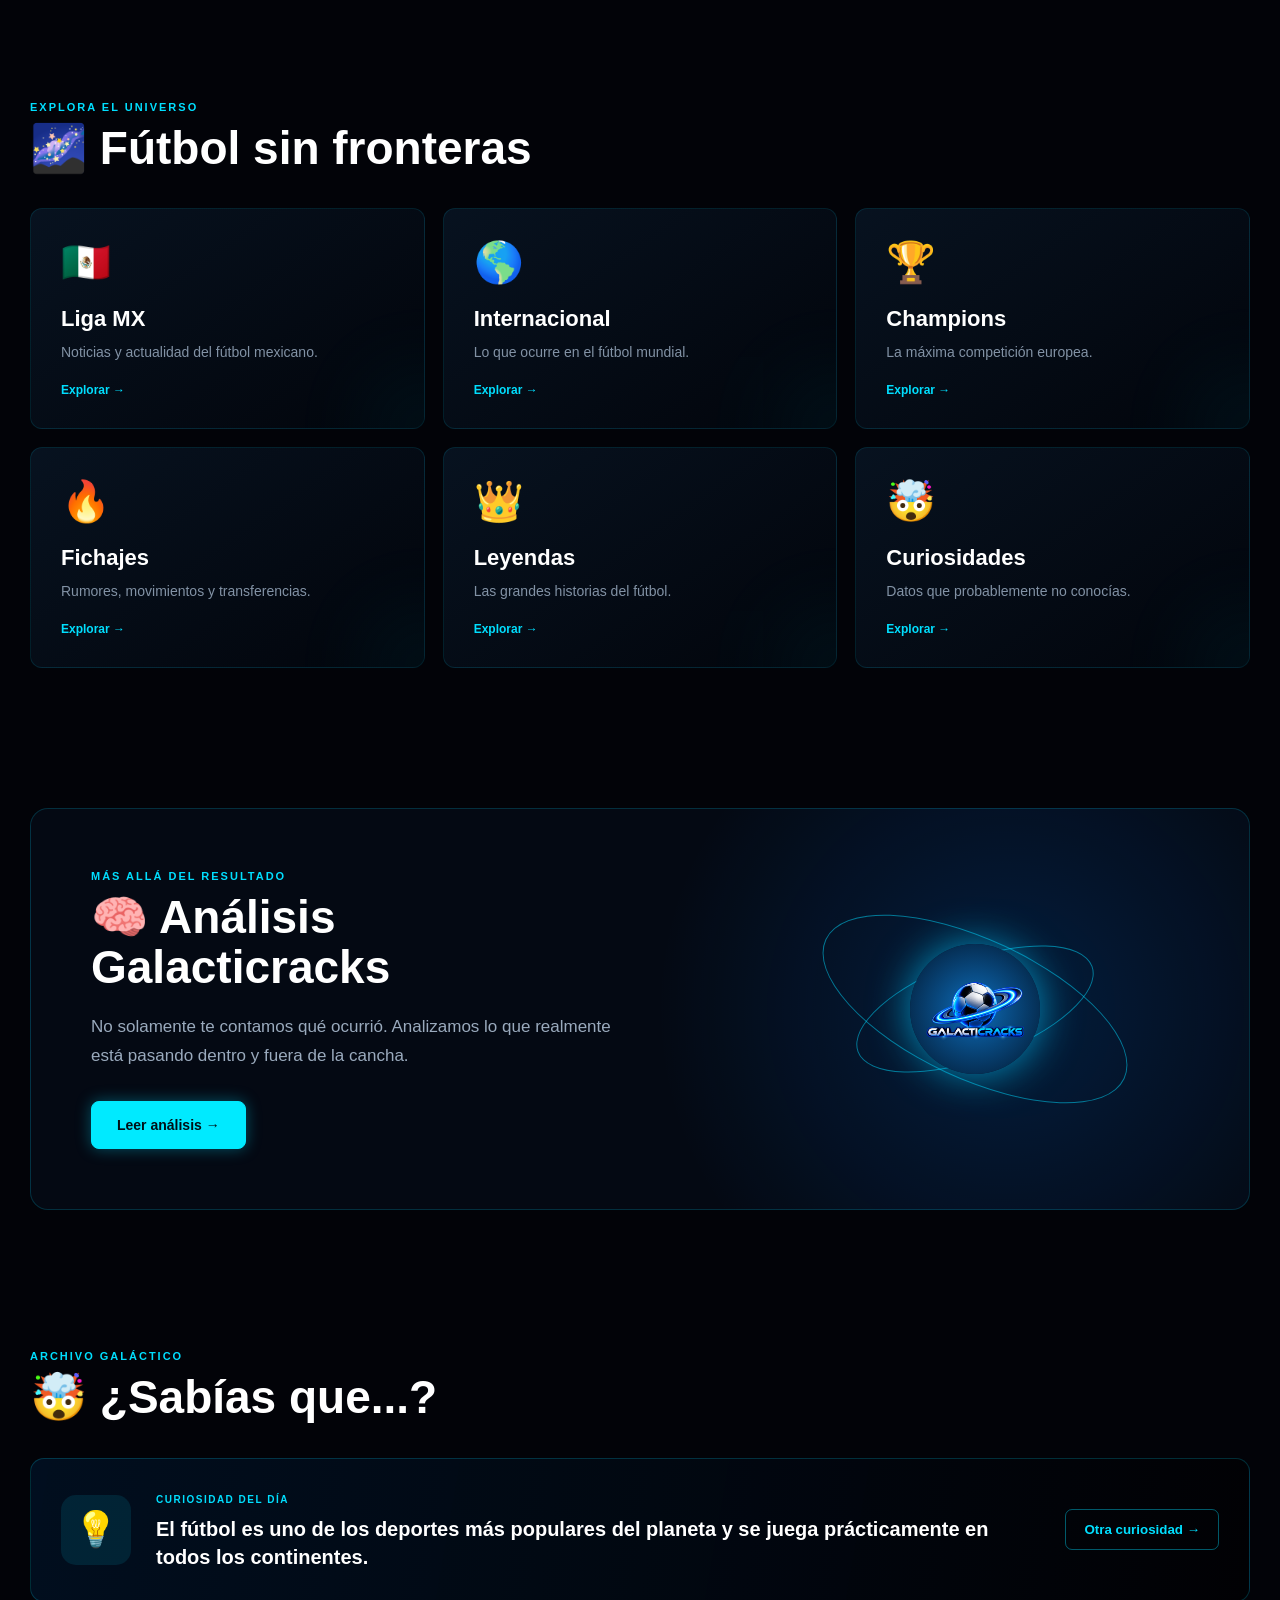
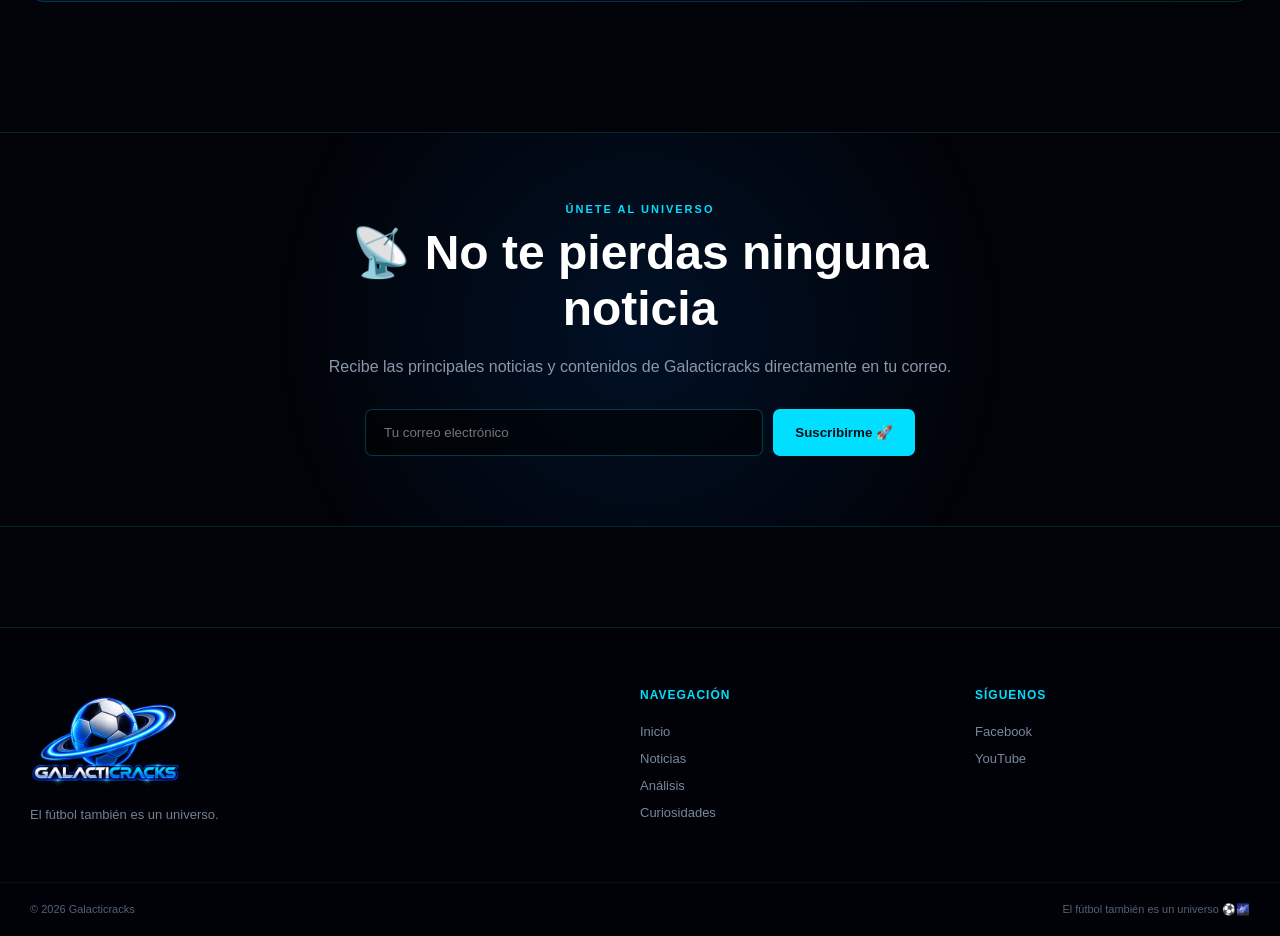
==== commit 78c5876e: "Add files via upload" ====
--- a/index.html
+++ b/index.html
@@ -4,6 +4,43 @@
     <meta charset="UTF-8">
 
     <meta name="viewport" content="width=device-width, initial-scale=1.0">
+
+    <title>
+        Galacticracks | El fútbol también es un universo
+    </title>
+
+    <meta name="description" content="Noticias, análisis, curiosidades, partidos y toda la pasión del fútbol en un solo lugar. Galacticracks: el fútbol también es un universo.">
+    <meta name="keywords" content="fútbol, noticias de fútbol, análisis de fútbol, partidos, Liga MX, Champions League, LaLiga, fichajes, Galacticracks">
+    <meta name="author" content="Galacticracks">
+    <meta name="robots" content="index, follow">
+
+    <!-- =========================
+         FAVICON
+    ========================== -->
+    <link rel="icon" type="image/png" href="https://galacticracks.github.io/img/logon.png">
+    <link rel="apple-touch-icon" href="https://galacticracks.github.io/img/logon.png">
+    <!-- =========================
+         OPEN GRAPH - FACEBOOK
+         WHATSAPP / DISCORD / ETC.
+    ========================== -->
+    <meta property="og:type" content="website">
+    <meta property="og:url" content="https://galacticracks.github.io/">
+    <meta property="og:title" content="Galacticracks | El fútbol también es un universo">
+    <meta property="og:description" content="Noticias, análisis, curiosidades y toda la pasión del fútbol en un solo lugar.">
+    <meta property="og:image" content="https://galacticracks.github.io/img/logon.png">
+    <meta property="og:image:alt" content="Logo de Galacticracks">
+    <meta property="og:site_name" content="Galacticracks">
+    <meta property="og:locale" content="es_MX">
+    <!-- =========================
+         TWITTER / X CARD
+    ========================== -->
+    <meta name="twitter:card" content="summary_large_image" >
+    <meta name="twitter:url" content="https://galacticracks.github.io/">
+    <meta name="twitter:title" content="Galacticracks | El fútbol también es un universo">
+    <meta name="twitter:description" content="Noticias, análisis, curiosidades y toda la pasión del fútbol en un solo lugar.">
+    <meta name="twitter:image" content="https://galacticracks.github.io/img/logon.png">
+    <meta name="twitter:image:alt" content="Logo de Galacticracks">
+
     <link rel="icon" type="image/png" href="img/logo.png">
 
     <title>Galacticracks | El fútbol también es un universo</title>
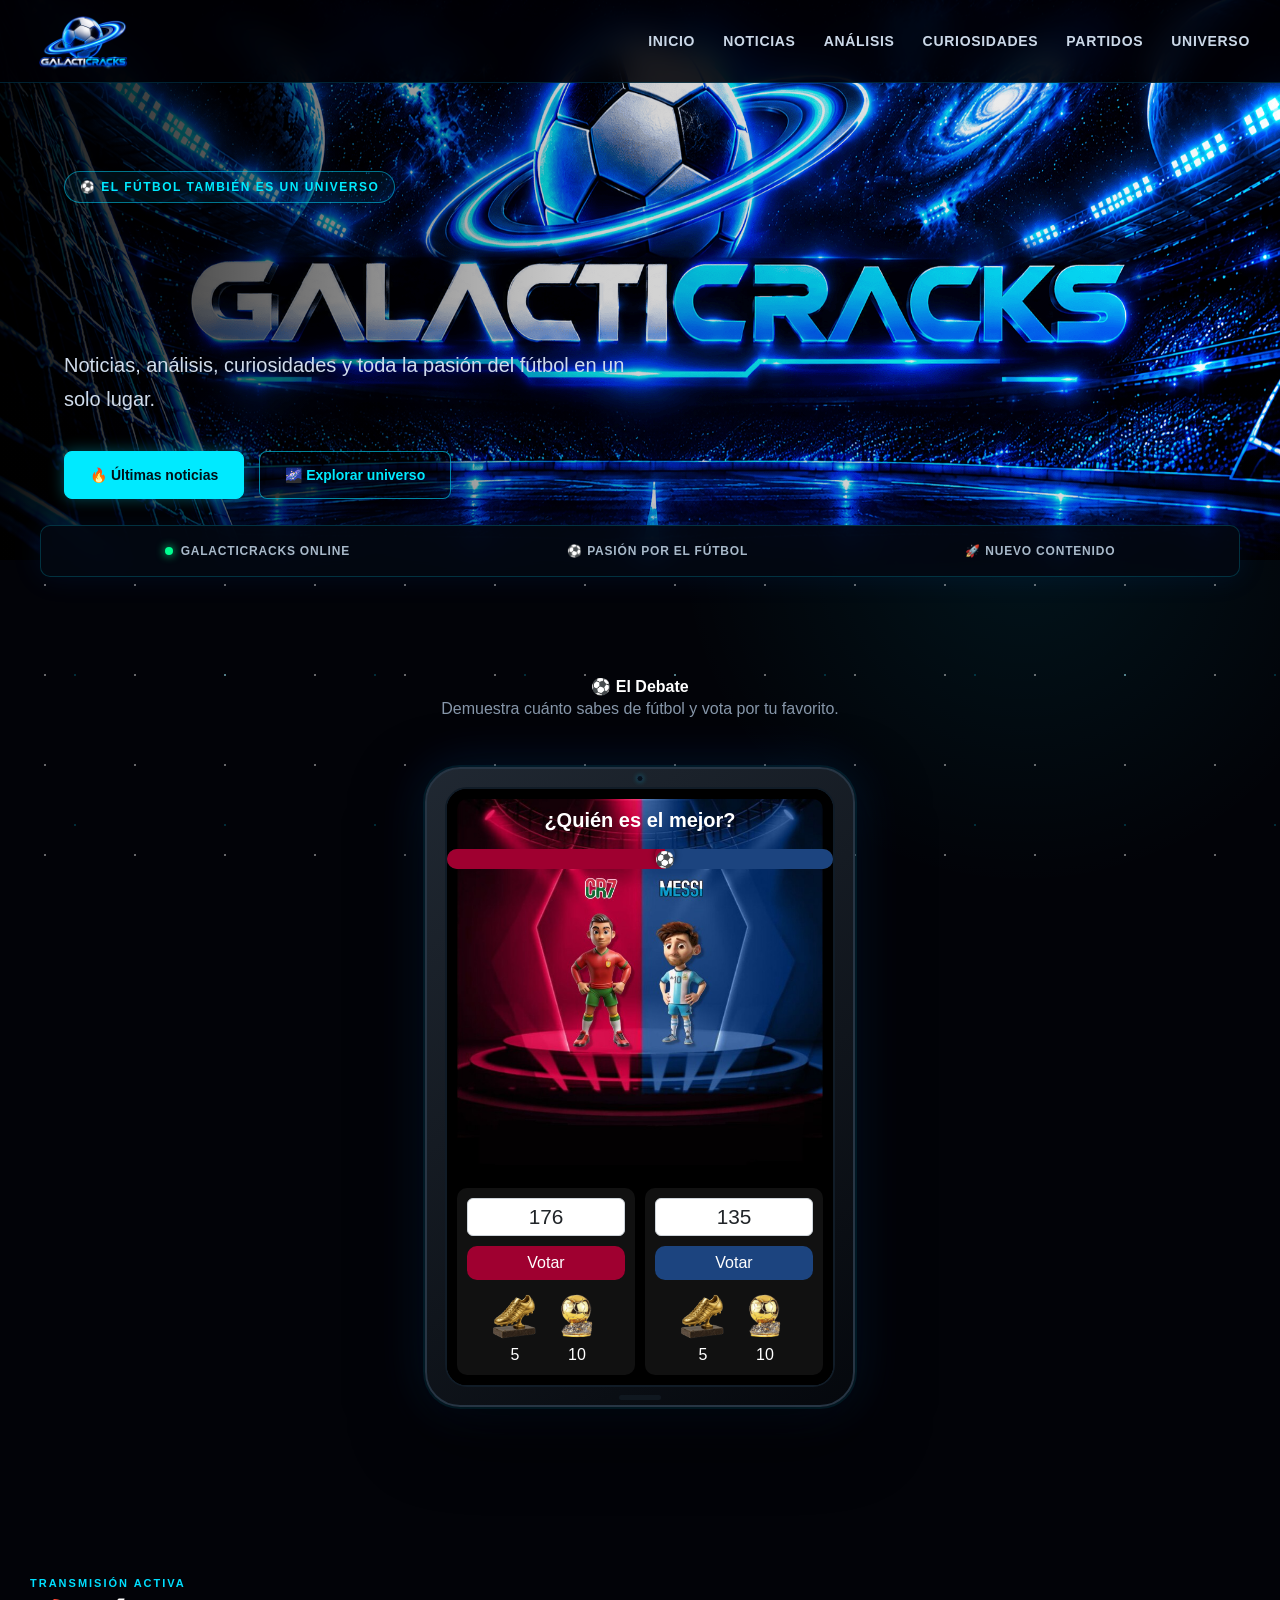
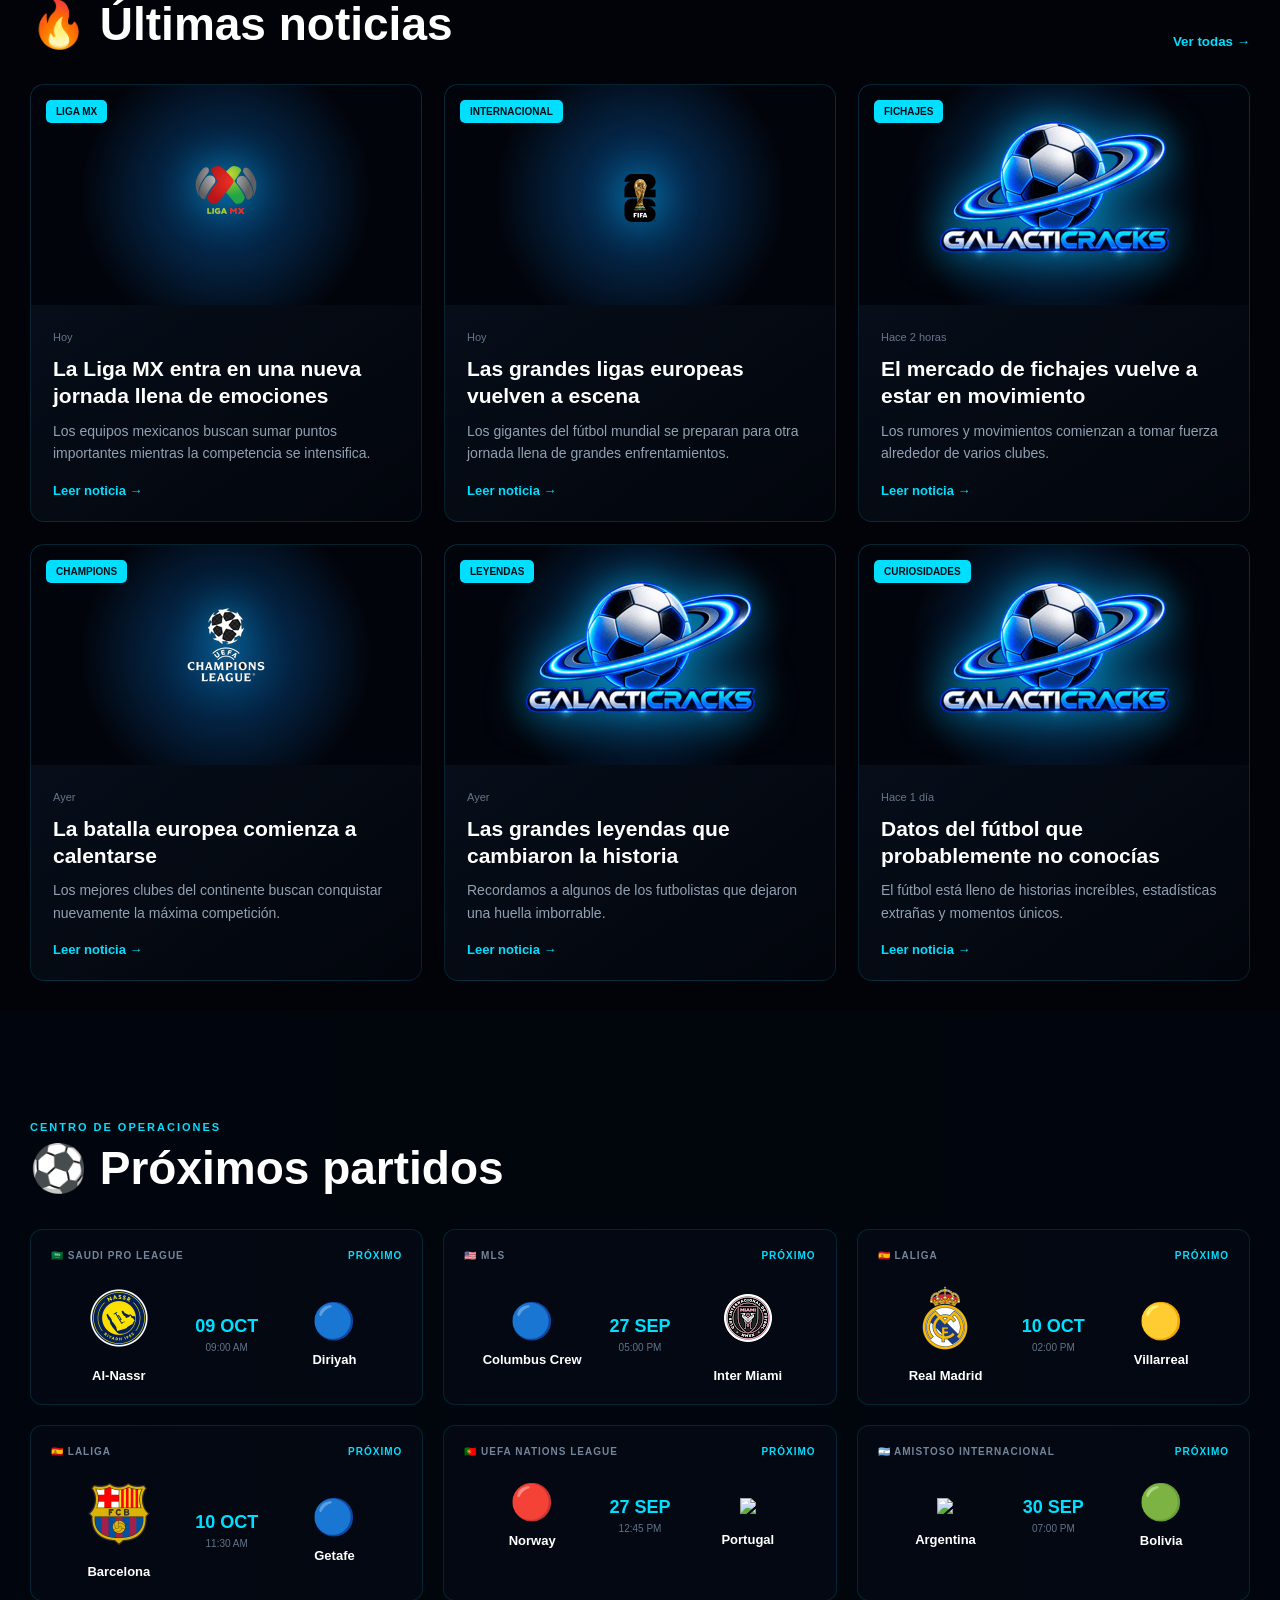
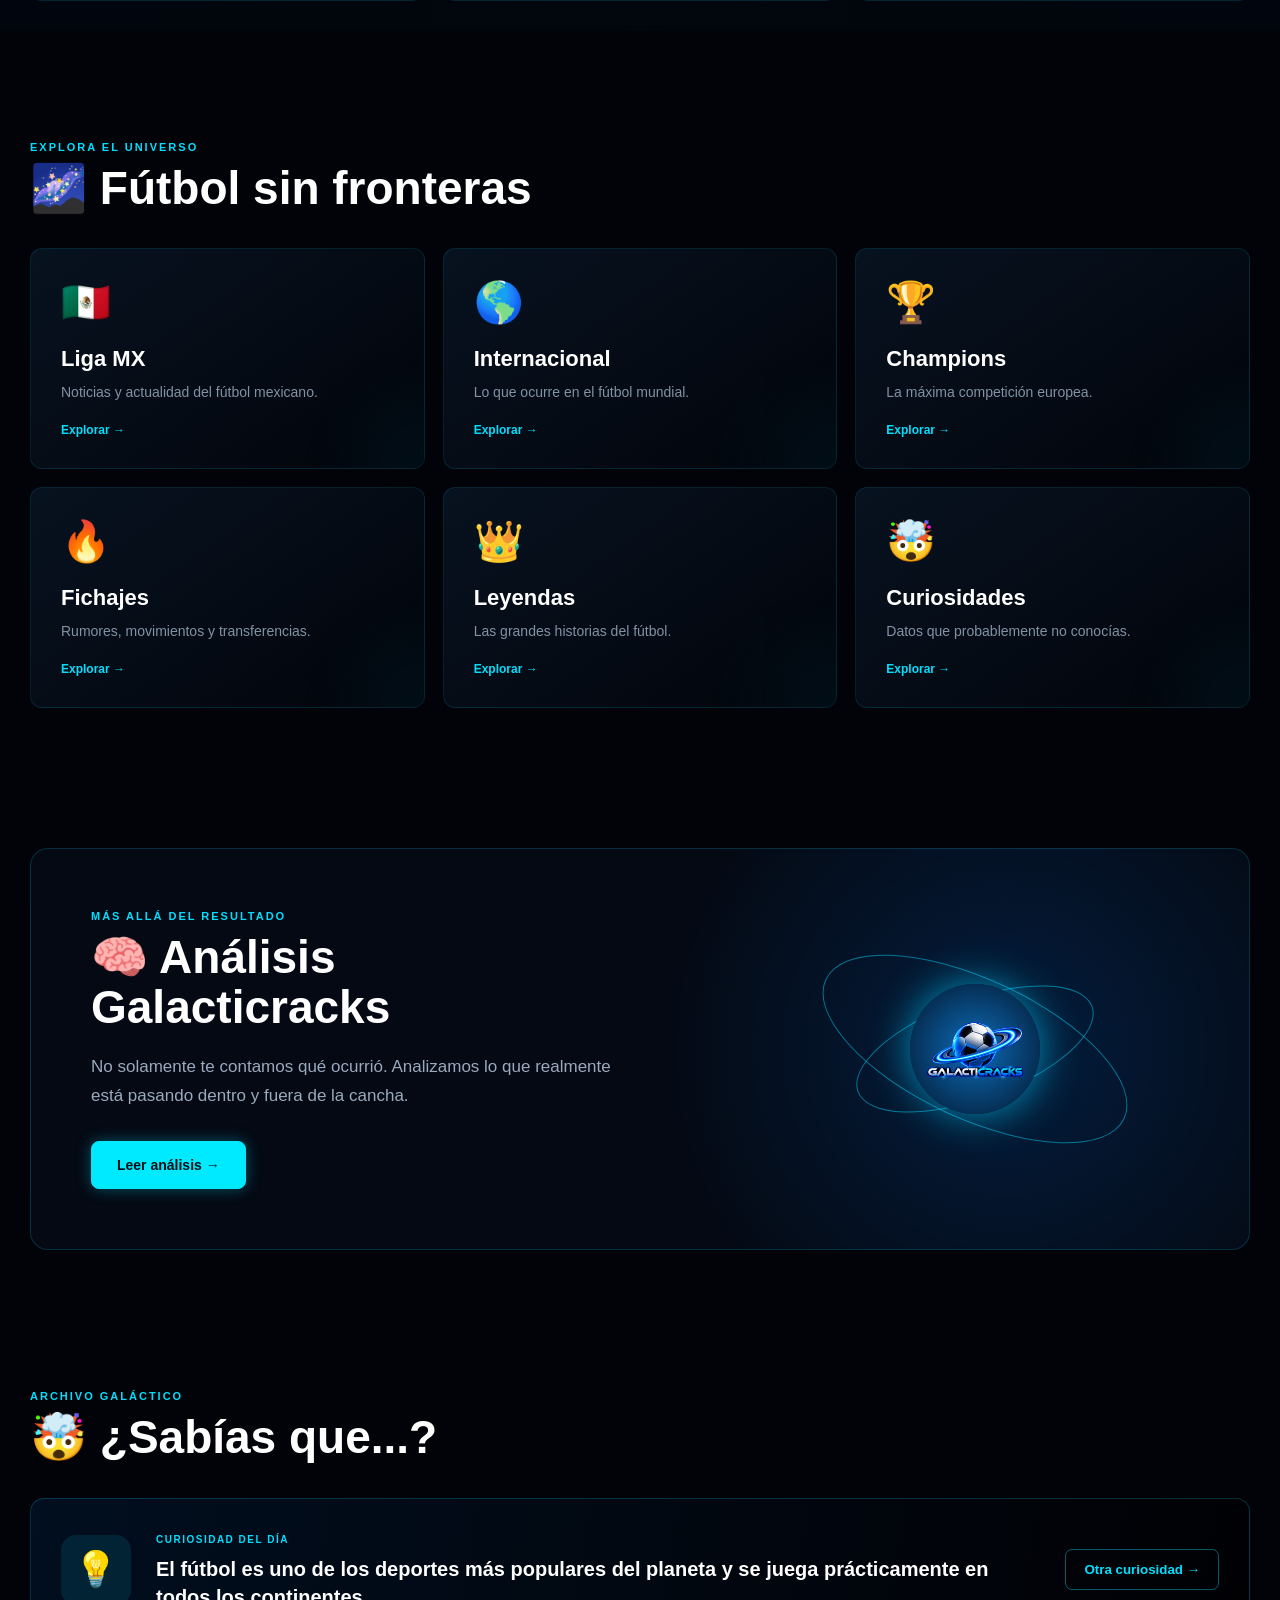
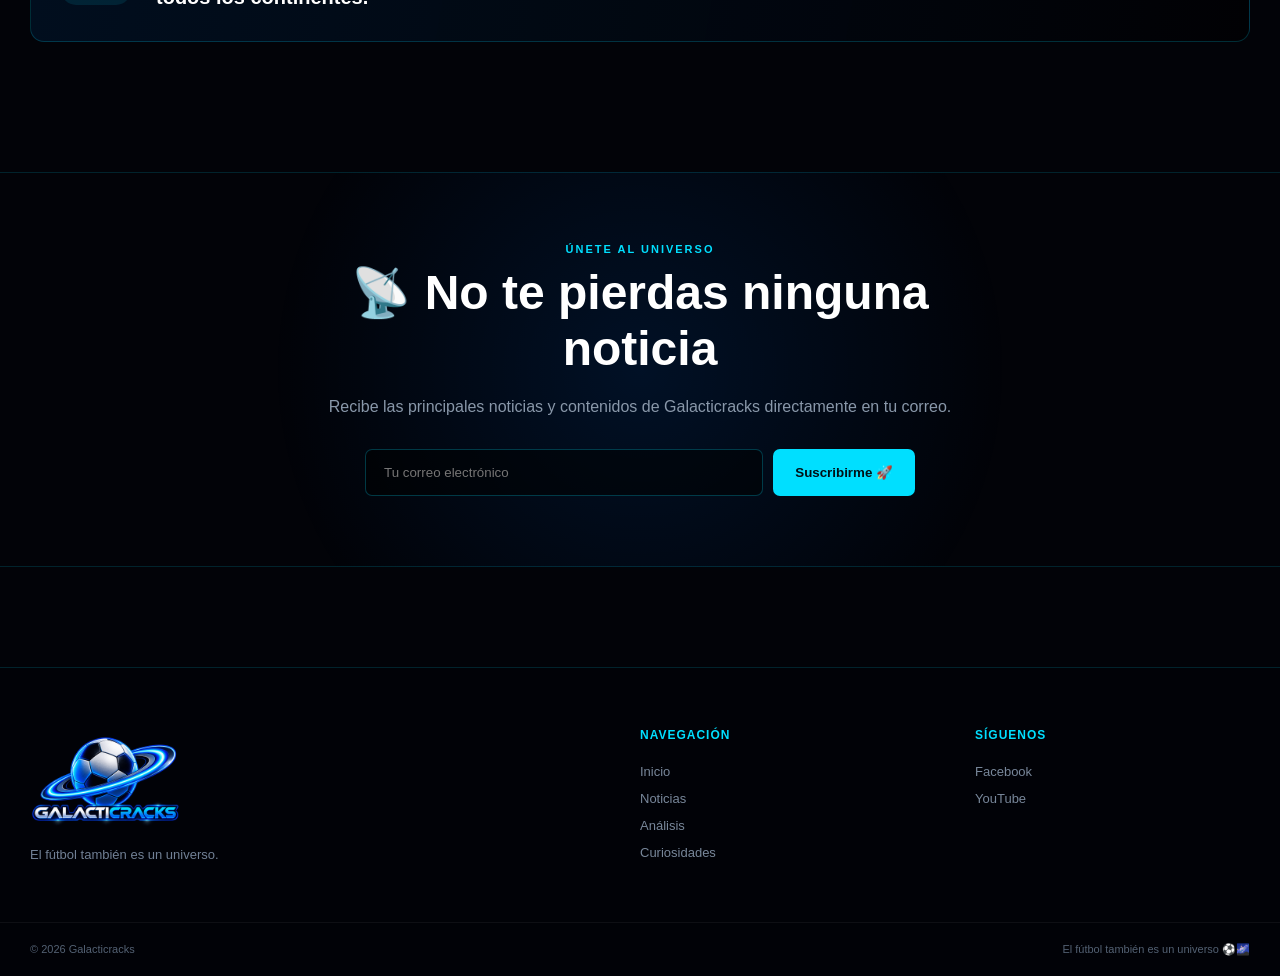
==== commit 8b7706b2: "Update index.html" ====
--- a/index.html
+++ b/index.html
@@ -396,7 +396,7 @@
                 <div class="score">
 
                     <span>
-                        17 OCT
+                        09 OCT
                     </span>
 
                     <small>
@@ -409,11 +409,11 @@
                 <div class="team">
 
                     <div class="team-logo">
-                        🟢
+                        🔵
                     </div>
 
                     <strong>
-                        NEOM SC
+                        Diriyah
                     </strong>
 
                 </div>
@@ -444,7 +444,33 @@
                 <div class="team">
 
                     <div class="team-logo">
-                         <img src="img/miami.png">
+                        🔵
+                    </div>
+
+                    <strong>
+                        Columbus Crew
+                    </strong>
+
+                </div>
+
+
+                <div class="score">
+
+                    <span>
+                        27 SEP
+                    </span>
+
+                    <small>
+                        05:00 PM
+                    </small>
+
+                </div>
+
+
+                <div class="team">
+
+                    <div class="team-logo">
+                        <img src="img/miami.png">
                     </div>
 
                     <strong>
@@ -453,59 +479,33 @@
 
                 </div>
 
-
-                <div class="score">
-
-                    <span>
-                        27 SEP
-                    </span>
-
-                    <small>
-                        05:00 PM
-                    </small>
-
-                </div>
-
+            </div>
+
+        </div>
+
+
+
+        <!-- ==========================================
+             REAL MADRID
+        =========================================== -->
+
+        <div class="match-card">
+
+            <div class="match-league">
+
+                🇪🇸 LALIGA
+
+                <span>PRÓXIMO</span>
+
+            </div>
+
+
+            <div class="teams">
 
                 <div class="team">
 
                     <div class="team-logo">
-                        🟡
-                    </div>
-
-                    <strong>
-                        Columbus Crew
-                    </strong>
-
-                </div>
-
-            </div>
-
-        </div>
-
-
-
-        <!-- ==========================================
-             REAL MADRID
-        =========================================== -->
-
-        <div class="match-card">
-
-            <div class="match-league">
-
-                🇪🇸 LALIGA
-
-                <span>PRÓXIMO</span>
-
-            </div>
-
-
-            <div class="teams">
-
-                <div class="team">
-
-                    <div class="team-logo">
-                         <img src="img/real.png">
+                        <img src="img/real.png">
                     </div>
 
                     <strong>
@@ -522,7 +522,7 @@
                     </span>
 
                     <small>
-                        01:00 PM
+                        02:00 PM
                     </small>
 
                 </div>
@@ -566,7 +566,7 @@
                 <div class="team">
 
                     <div class="team-logo">
-                         <img src="img/barcelona.png">
+                        <img src="img/barcelona.png">
                     </div>
 
                     <strong>
@@ -583,7 +583,7 @@
                     </span>
 
                     <small>
-                        10:30 AM
+                        11:30 AM
                     </small>
 
                 </div>
@@ -606,10 +606,131 @@
         </div>
 
 
+
+        <!-- ==========================================
+             PORTUGAL
+        =========================================== -->
+
+        <div class="match-card">
+
+            <div class="match-league">
+
+                🇵🇹 UEFA NATIONS LEAGUE
+
+                <span>PRÓXIMO</span>
+
+            </div>
+
+
+            <div class="teams">
+
+                <div class="team">
+
+                    <div class="team-logo">
+                        🔴
+                    </div>
+
+                    <strong>
+                        Norway
+                    </strong>
+
+                </div>
+
+
+                <div class="score">
+
+                    <span>
+                        27 SEP
+                    </span>
+
+                    <small>
+                        12:45 PM
+                    </small>
+
+                </div>
+
+
+                <div class="team">
+
+                    <div class="team-logo">
+                        <img src="img/portugal.png">
+                    </div>
+
+                    <strong>
+                        Portugal
+                    </strong>
+
+                </div>
+
+            </div>
+
+        </div>
+
+
+
+        <!-- ==========================================
+             ARGENTINA
+        =========================================== -->
+
+        <div class="match-card">
+
+            <div class="match-league">
+
+                🇦🇷 AMISTOSO INTERNACIONAL
+
+                <span>PRÓXIMO</span>
+
+            </div>
+
+
+            <div class="teams">
+
+                <div class="team">
+
+                    <div class="team-logo">
+                        <img src="img/argentina.png">
+                    </div>
+
+                    <strong>
+                        Argentina
+                    </strong>
+
+                </div>
+
+
+                <div class="score">
+
+                    <span>
+                        30 SEP
+                    </span>
+
+                    <small>
+                        07:00 PM
+                    </small>
+
+                </div>
+
+
+                <div class="team">
+
+                    <div class="team-logo">
+                        🟢
+                    </div>
+
+                    <strong>
+                        Bolivia
+                    </strong>
+
+                </div>
+
+            </div>
+
+        </div>
+
+
     </div>
 
 </section>
-
 
 
         <!-- ==========================================
@@ -1073,4 +1194,4 @@
     <script src="app.js"></script>
 
 </body>
-</html>+</html>
--- a/styles.css
+++ b/styles.css
@@ -1614,7 +1614,7 @@
 
     width: 100%;
 
-    height: 560px;
+    height: 600px;
 
     overflow: hidden;
 
@@ -1734,4 +1734,4 @@
 
     }
 
-}+}
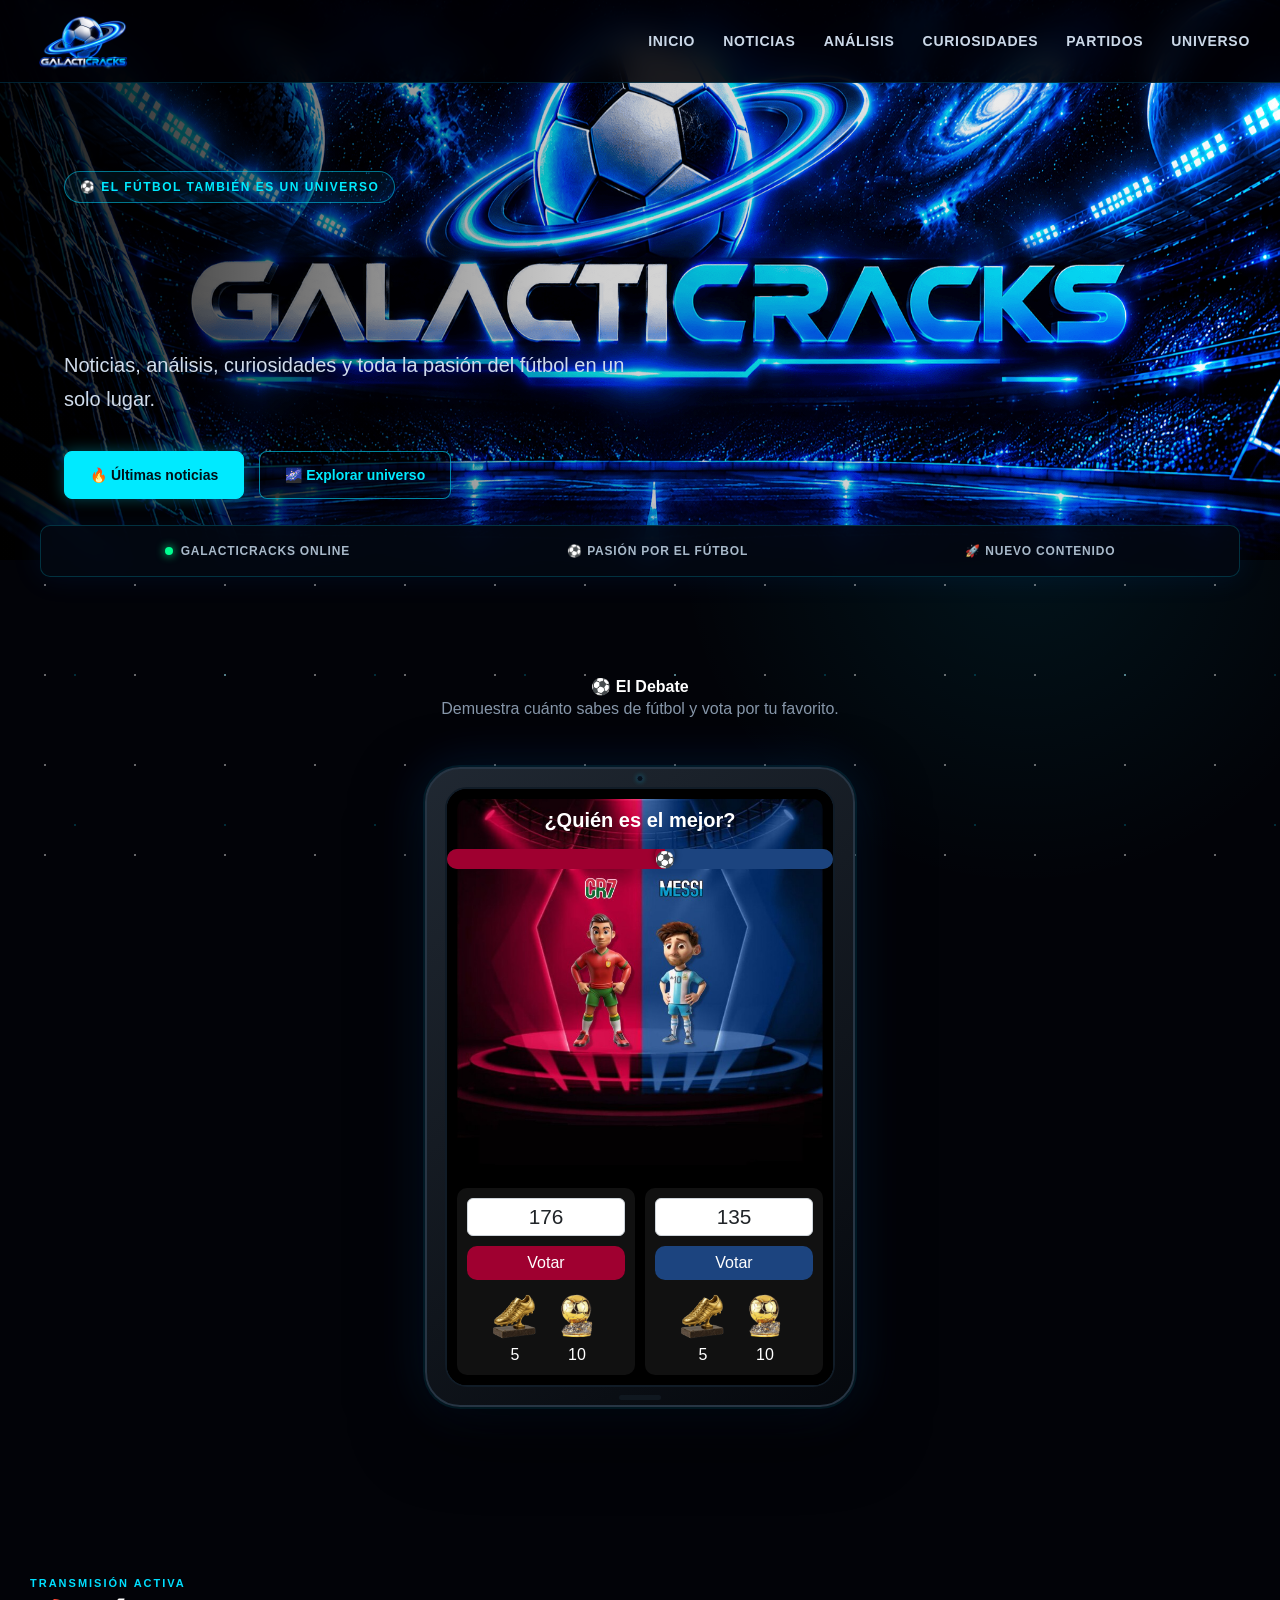
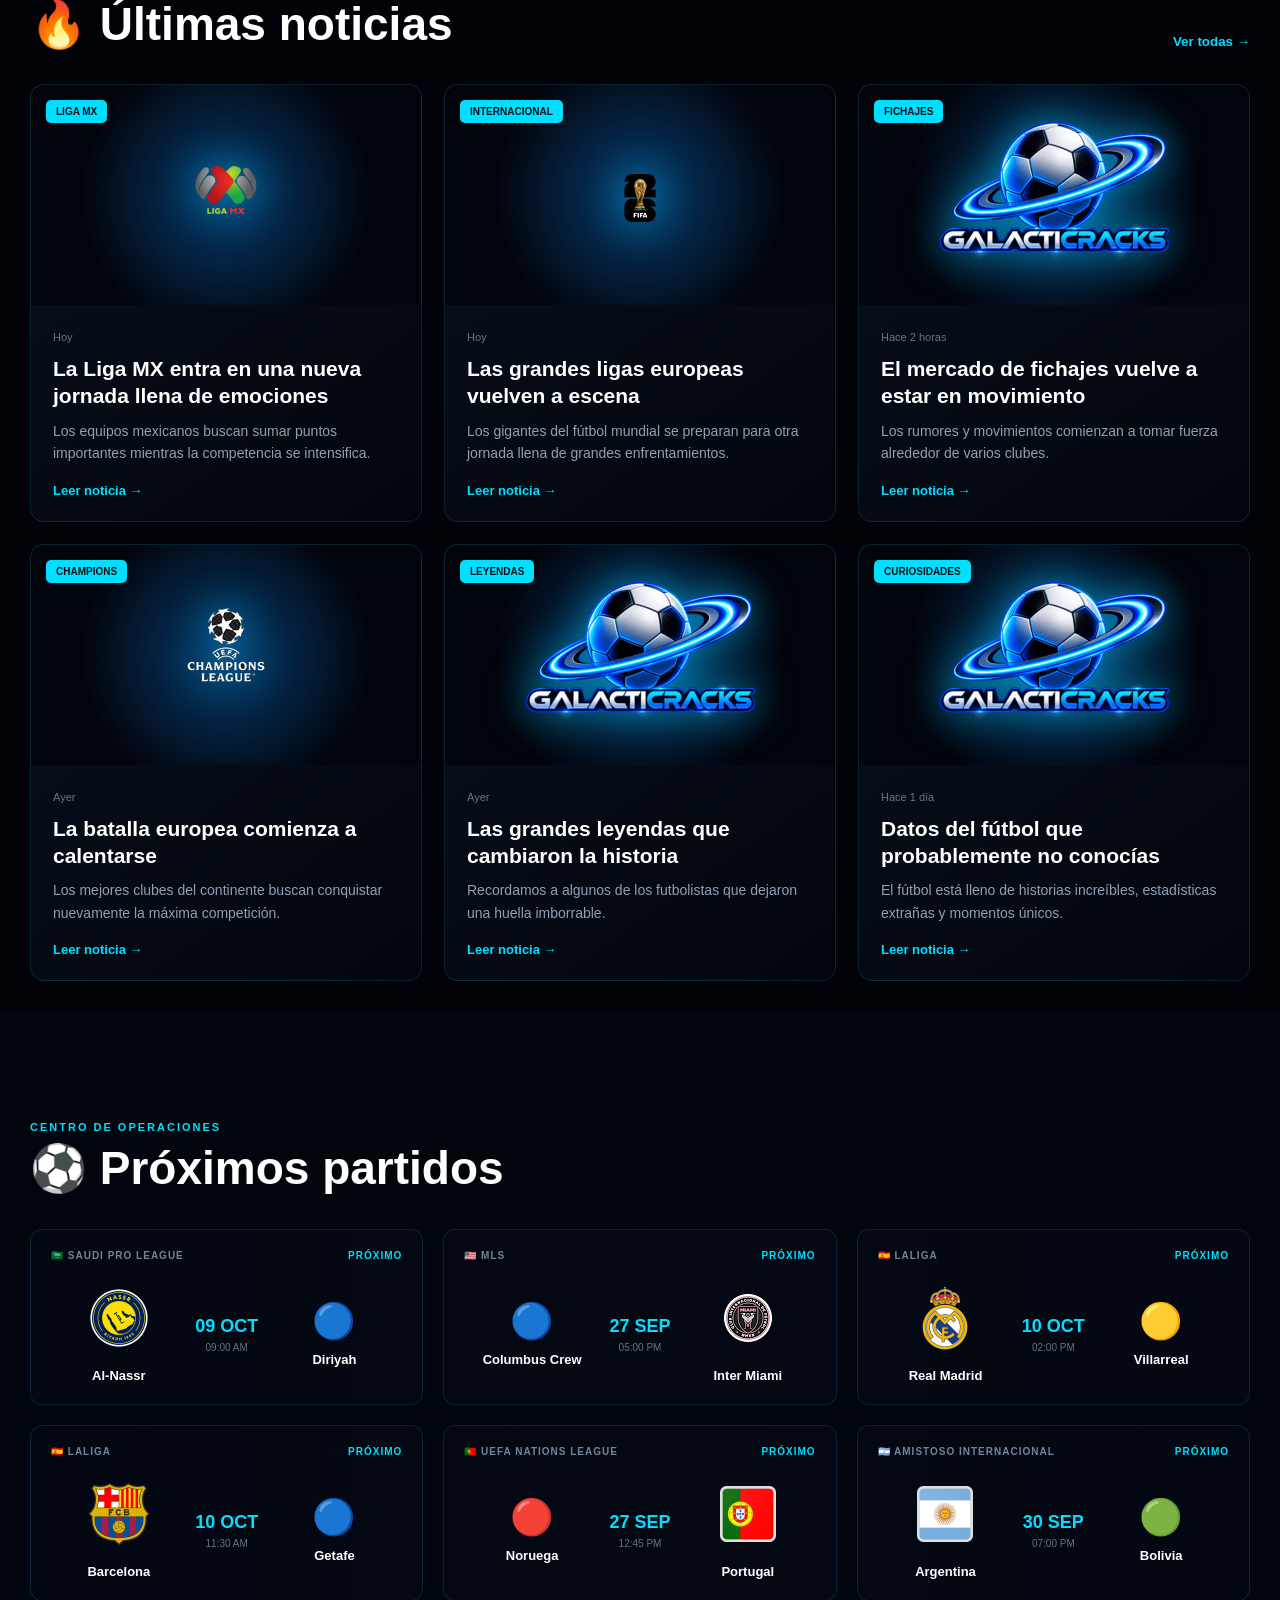
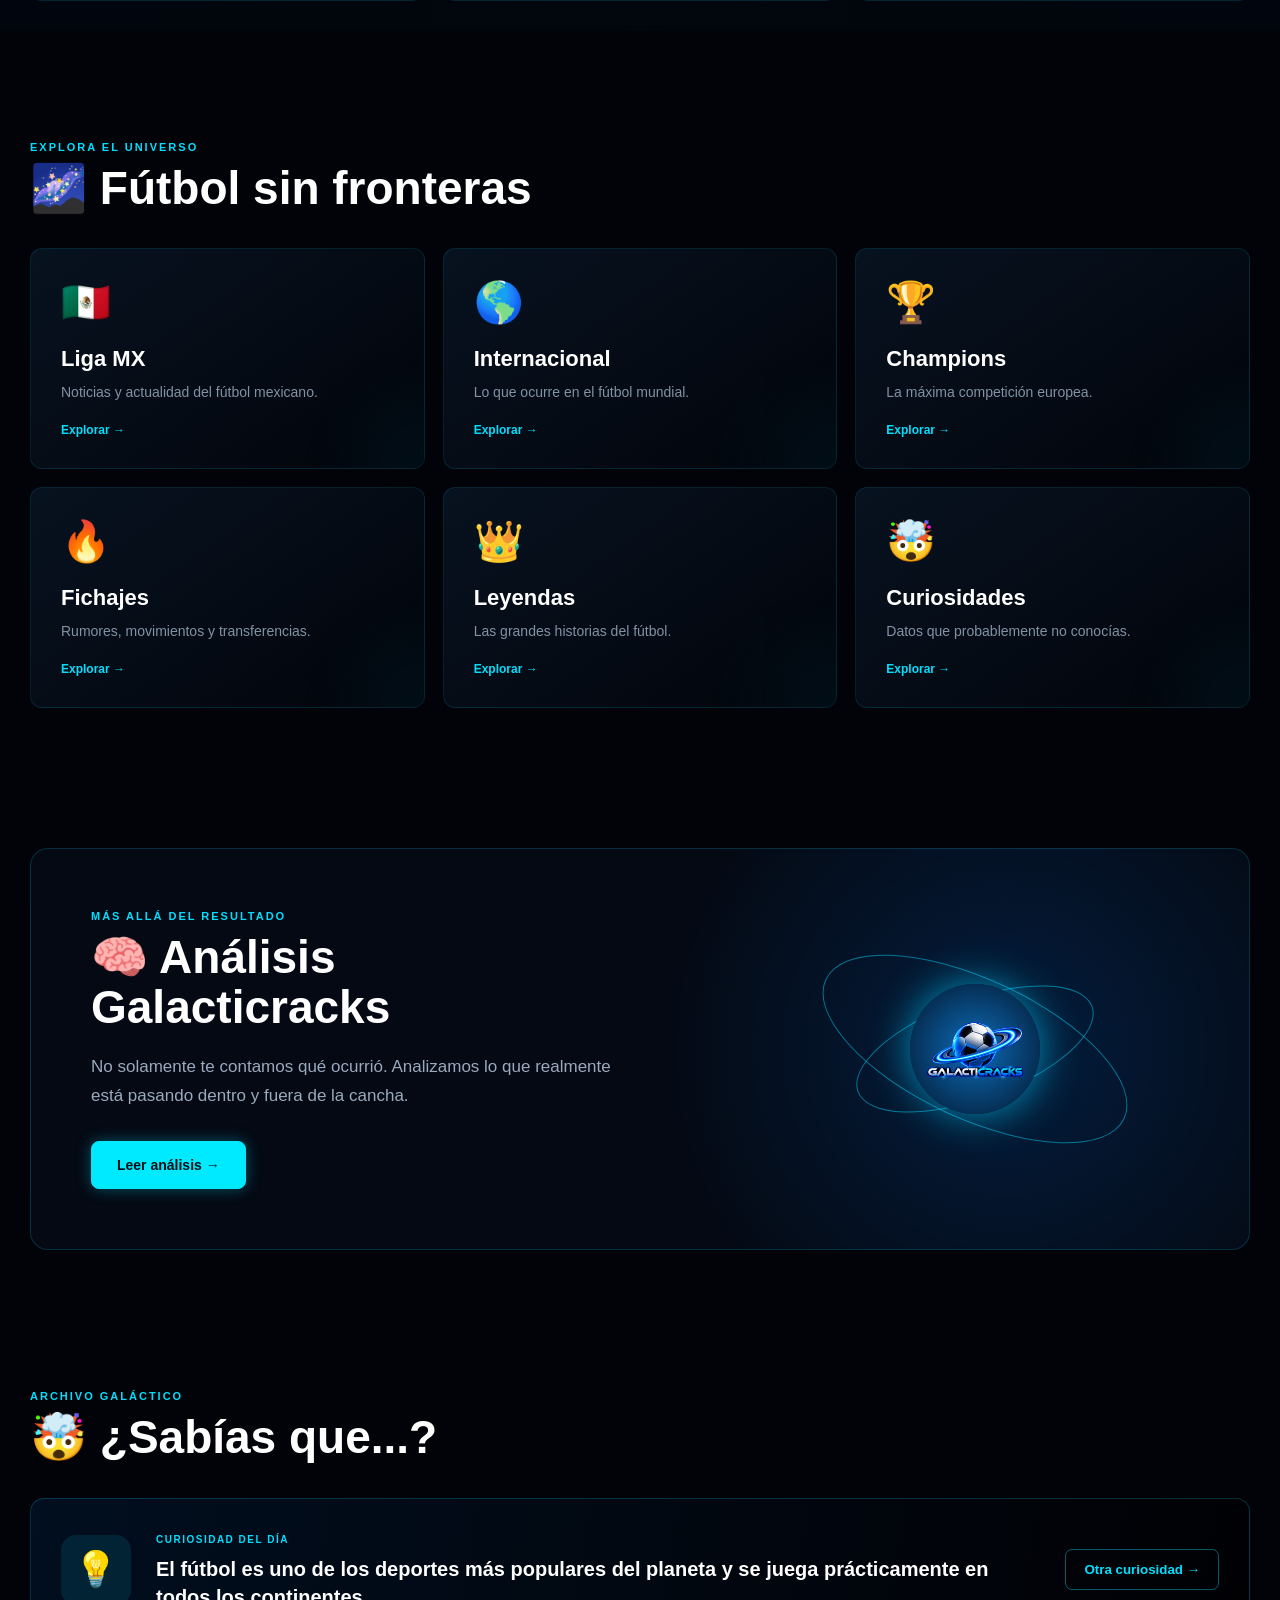
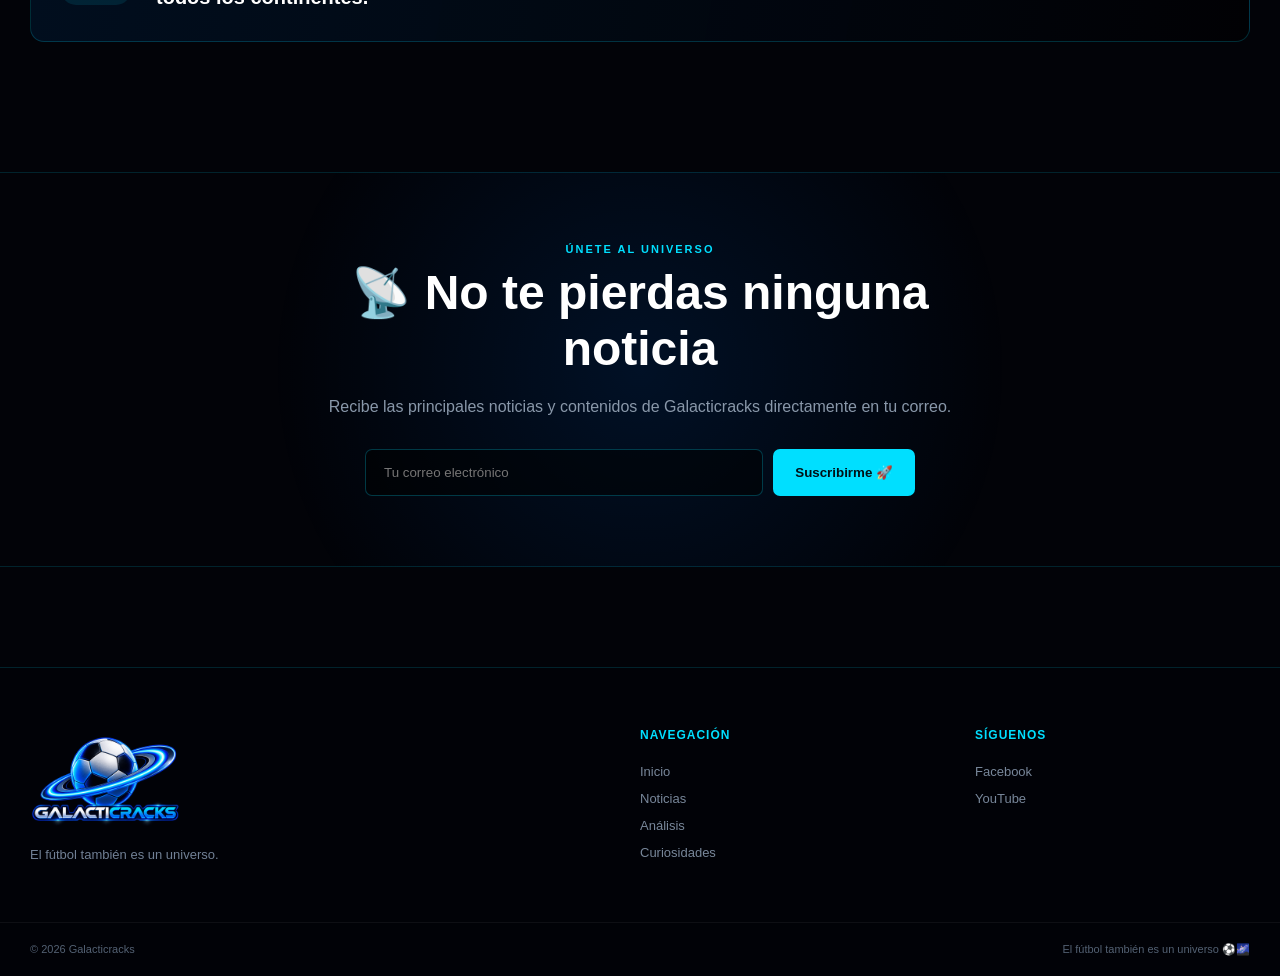
==== commit 1dda7a6a: "Update index.html" ====
--- a/index.html
+++ b/index.html
@@ -631,7 +631,7 @@
                     </div>
 
                     <strong>
-                        Norway
+                        Noruega
                     </strong>
 
                 </div>
